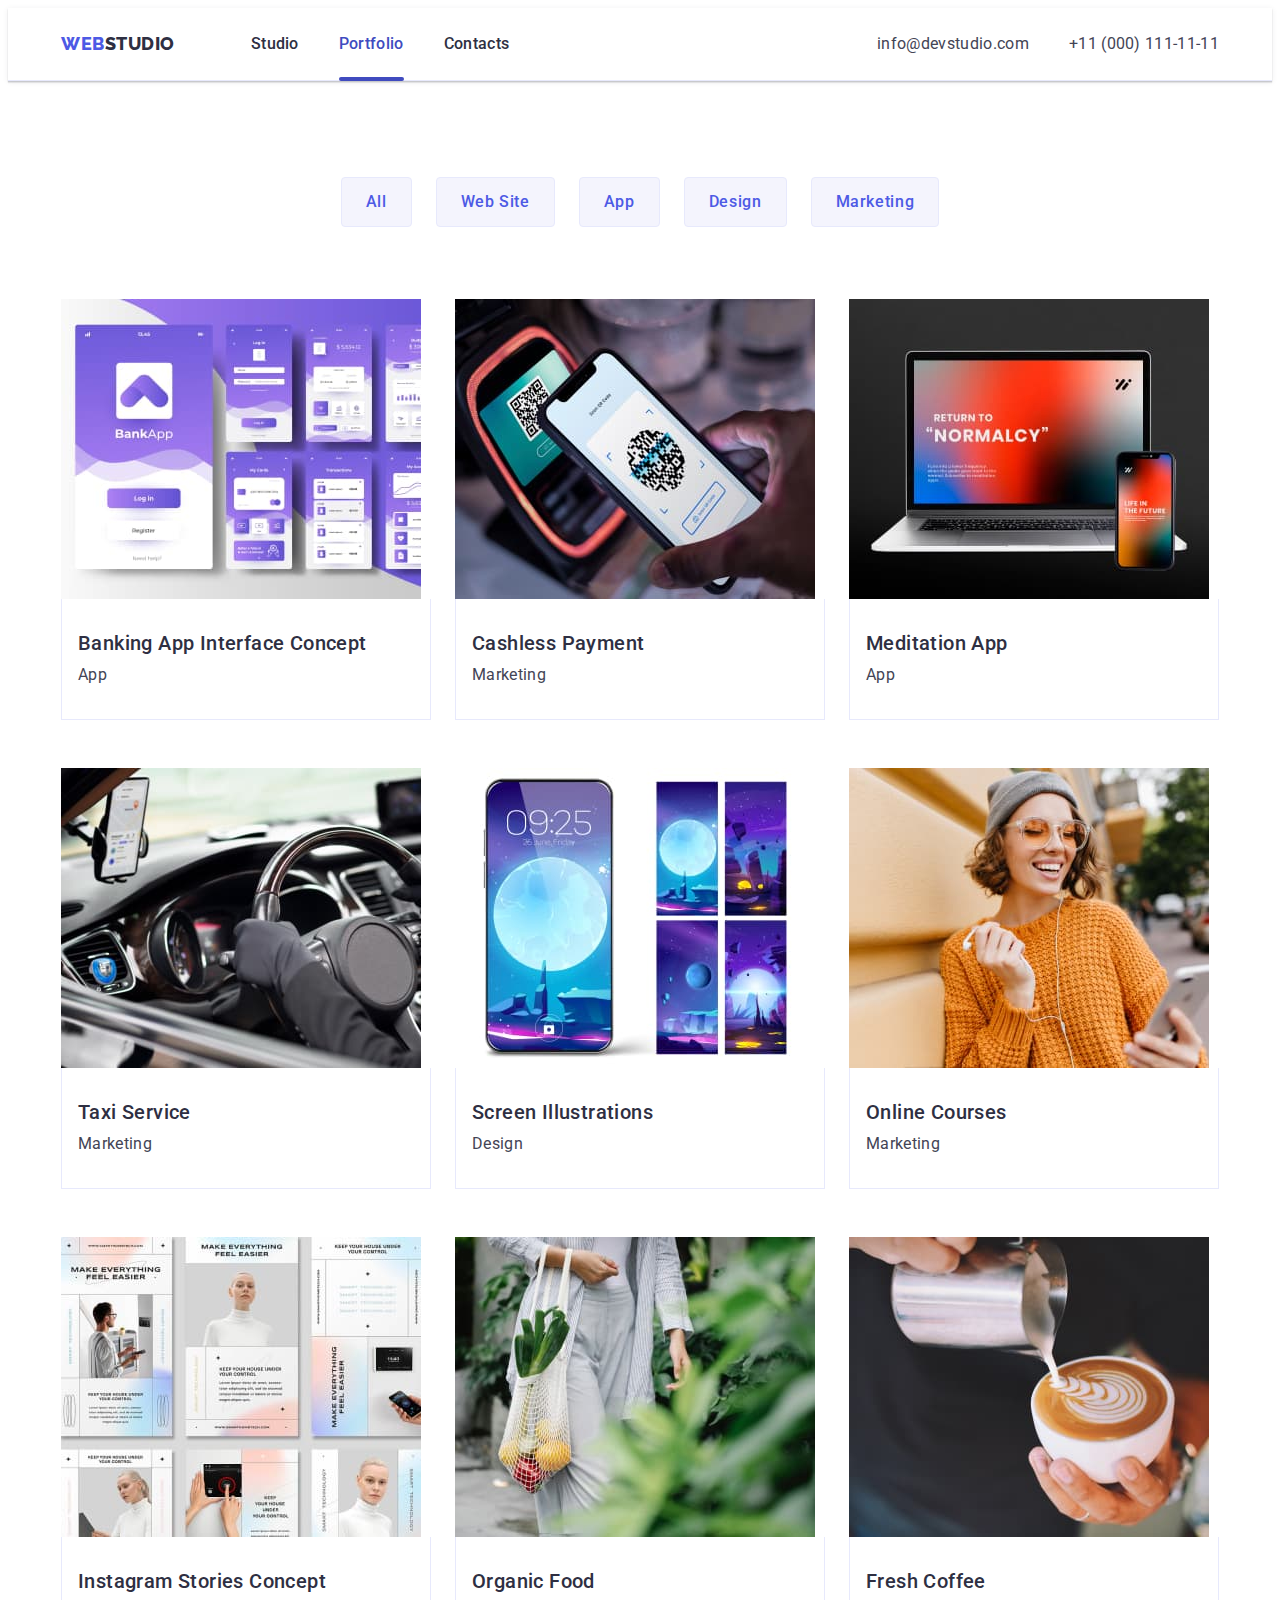
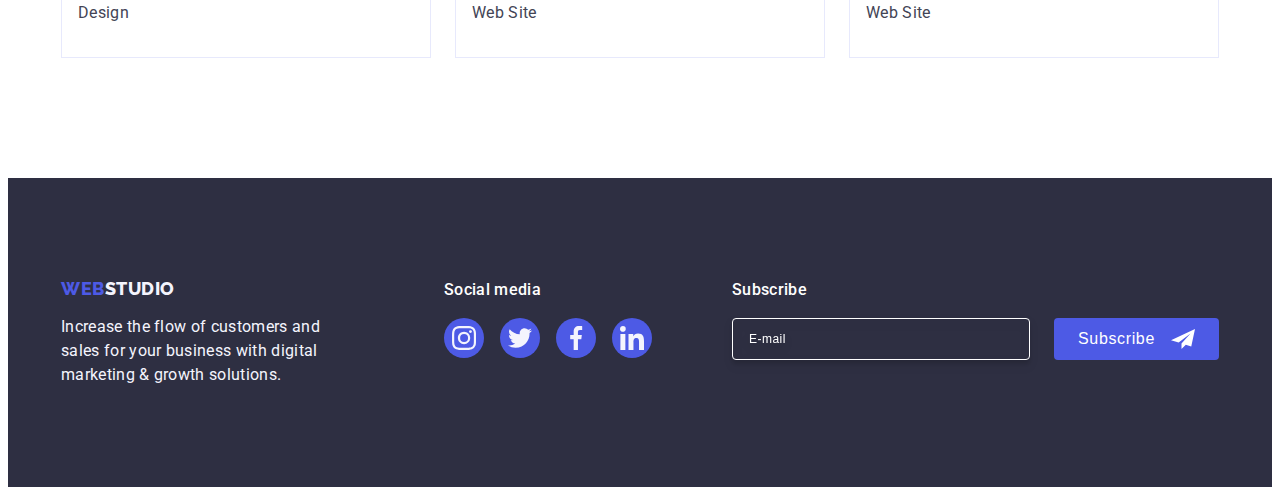
==== portfolio.html @ df95d127 "Initial commit" ====
<!DOCTYPE html>
<html lang="en">
<head>
    <meta charset="UTF-8">
    <meta name="viewport" content="width=device-width, initial-scale=1.0">
    <link rel="preconnect" href="https://fonts.googleapis.com">
    <link rel="preconnect" href="https://fonts.gstatic.com" crossorigin>
    <link href="https://fonts.googleapis.com/css2?family=Raleway:wght@800&family=Roboto:wght@400;500;700;900&display=swap"
        rel="stylesheet">
    <title>Portfolio</title>
    <link rel="stylesheet" href="https://cdnjs.cloudflare.com/ajax/libs/modern-normalize/2.0.0/modern-normalize.min.css"
      integrity="sha512-4xo8blKMVCiXpTaLzQSLSw3KFOVPWhm/TRtuPVc4WG6kUgjH6J03IBuG7JZPkcWMxJ5huwaBpOpnwYElP/m6wg=="
      crossorigin="anonymous" referrerpolicy="no-referrer">
    <link rel="stylesheet" href="./css/style.css">
</head>
<body>
    <header class="header">
      <div class="container container-header">
        <nav class="navigation">
          <a class="header-logo link" href="./index.html">Web<span class="color">Studio</span></a>
          <ul class="site-nav list">
            <li class="list-nav"><a class="link-nav link" href="./index.html">Studio</a></li>
            <li class="list-nav"><a class="link-nav link current" href="./portfolio.html">Portfolio</a></li>
            <li class="list-nav"><a class="link-nav link" href="">Contacts</a></li>
          </ul>
        </nav>
        <address class="contacts">
          <ul class="contacts-item list">
            <li>
              <a class="contact-link link" href="mailto:info@devstudio.com">info@devstudio.com</a>
            </li>
            <li>
              <a class="contact-link link" href="tel:+11(000)111-11-11">+11 (000) 111-11-11</a>
            </li>
          </ul>
        </address>
      </div>
    </header>
    <main>
       <section class="portfoilo-section">
        <div class="container">
          <h1 class="visually-hidden">our work</h1>
           <ul class="list-btn list">
              <li class="btn-item"><button type="button" class="portfolio-btn link">All</button></li>
              <li class="btn-item"><button type="button" class="portfolio-btn link">Web Site</button></li>
              <li class="btn-item"><button type="button" class="portfolio-btn link">App</button></li>
              <li class="btn-item"><button type="button" class="portfolio-btn link">Design</button></li>
              <li class="btn-item"><button type="button" class="portfolio-btn link">Marketing</button></li>
           </ul>
             <!-- What are we doing -->
          <ul class="list-presentation list">
            <li class="list-made">
             <a href="" class="list-img link">
              <div class="list-made-overflow">
               <img class="portfolio-img" src="./images/img8.jpg" alt="banking app interface" width="360">
                <p class="text-portfolio-overflow">
                  14 Stylish and User-Friendly App Design Concepts
                  · Task Manager App · Calorie Tracker App 
                  · Exotic Fruit Ecommerce App · Cloud Storage App</p>
                </div>
                <div class="categories">
                  <h2 class="title-portfolio">Banking App Interface Concept</h2>
                  <p class="text-portfolio">App</p>
                </div>
              </a>
            </li>
            <li class="list-made">
             <a href="" class="list-img link">
              <div class="list-made-overflow">
               <img class="portfolio-img" src="./images/img9.jpg" alt="image of qr code on phone" width="360">
                <p class="text-portfolio-overflow">
                14 Stylish and User-Friendly App Design Concepts
                · Task Manager App · Calorie Tracker App
                · Exotic Fruit Ecommerce App · Cloud Storage App</p>
              </div>
              <div class="categories">
                <h2 class="title-portfolio">Cashless Payment</h2>
                <p class="text-portfolio">Marketing</p>
              </div>
            </a>
            </li>
            <li class="list-made">
              <a href="" class="list-img link">
               <div class="list-made-overflow">
              <img class="portfolio-img" src="./images/img10.jpg" alt="laptop" width="360">
              <p class="text-portfolio-overflow">
              14 Stylish and User-Friendly App Design Concepts
              · Task Manager App · Calorie Tracker App
              · Exotic Fruit Ecommerce App · Cloud Storage App</p>
             </div>
             <div class="categories">
               <h2 class="title-portfolio">Meditation App</h2>
               <p class="text-portfolio">App</p>
              </div>              
            </a>
            </li>
            <li class="list-made"> 
             <a href="" class="list-img link">
              <div class="list-made-overflow">
              <img class="portfolio-img" src="./images/img11.jpg" alt="car interior" width="360">
              <p class="text-portfolio-overflow">
              14 Stylish and User-Friendly App Design Concepts
              · Task Manager App · Calorie Tracker App
              · Exotic Fruit Ecommerce App · Cloud Storage App</p>
             </div>
             <div class="categories">
               <h2 class="title-portfolio">Taxi Service</h2>
               <p class="text-portfolio">Marketing</p>
              </div>
            </a>
            </li>
            <li class="list-made">
              <a href="" class="list-img link">
              <div class="list-made-overflow">
              <img class="portfolio-img" src="./images/img12.jpg" alt="phone desktop" width="360">
              <p class="text-portfolio-overflow">
                14 Stylish and User-Friendly App Design Concepts
                · Task Manager App · Calorie Tracker App
                · Exotic Fruit Ecommerce App · Cloud Storage App</p>
              </div>
              <div class="categories">
                <h2 class="title-portfolio">Screen Illustrations</h2>
                <p class="text-portfolio">Design</p>
              </div>
            </a>
            </li>
            <li class="list-made">
              <a href="" class="list-img link">
               <div class="list-made-overflow">
                 <img class="portfolio-img" src="./images/img13.jpg" alt="girl in glasses" width="360">
                  <p class="text-portfolio-overflow">
                     14 Stylish and User-Friendly App Design Concepts
                     · Task Manager App · Calorie Tracker App
                     · Exotic Fruit Ecommerce App · Cloud Storage App</p>
                </div>
                <div class="categories">
                  <h2 class="title-portfolio">Online Courses</h2>
                  <p class="text-portfolio">Marketing</p>
                </div>
              </a>
            </li>
            <li class="list-made">
              <a href="" class="list-img link">
                <div class="list-made-overflow">
                  <img class="portfolio-img" src="./images/img14.jpg" alt="instagram stories" width="360">
                   <p class="text-portfolio-overflow">
                      14 Stylish and User-Friendly App Design Concepts
                      · Task Manager App · Calorie Tracker App
                      · Exotic Fruit Ecommerce App · Cloud Storage App</p>
                  </div>
                  <div class="categories">
                    <h2 class="title-portfolio">Instagram Stories Concept</h2>
                    <p class="text-portfolio">Design</p>
                  </div>
                </a>
            </li>
            <li class="list-made">
              <a href="" class="list-img link">
               <div class="list-made-overflow">
                  <img class="portfolio-img" src="./images/img15.jpg" alt="bag with vegetables" width="360">
                   <p class="text-portfolio-overflow">
                       14 Stylish and User-Friendly App Design Concepts
                       · Task Manager App · Calorie Tracker App
                       · Exotic Fruit Ecommerce App · Cloud Storage App</p>
                  </div>
                  <div class="categories">
                    <h2 class="title-portfolio">Organic Food</h2>
                    <p class="text-portfolio">Web Site</p>
                  </div>
                </a>
            </li>
            <li class="list-made">
              <a href="" class="list-img link">
                <div class="list-made-overflow">
                  <img class="portfolio-img" src="./images/img16.jpg" alt="coffee cup pattern" width="360">
                   <p class="text-portfolio-overflow">
                       14 Stylish and User-Friendly App Design Concepts
                       · Task Manager App · Calorie Tracker App
                      · Exotic Fruit Ecommerce App · Cloud Storage App</p>
                </div>
                <div class="categories">
                  <h2 class="title-portfolio">Fresh Coffee</h2>
                  <p class="text-portfolio">Web Site</p>
                </div>
              </a>
            </li>
          </ul>
        </div>
    </section>
   </main>
<footer class="footer">
  <div class="container soc-foot">
    <div class="footer-group">
      <a class="logo-footer link" href="./index.html">Web<span class="color-footer">Studio</span></a>
      <p class="footer-text">Increase the flow of customers and
        sales for your business with digital
        marketing & growth solutions.</p>
    </div>
    <div class="social-section">
      <p class="media-title">Social media</p>
      <ul class="social-list list">
        <li class="social-item-footer">
          <a class="social-link-footer" href="">
            <svg class="social-icon" width="24" height="24">
              <use href="./images/icons.svg#icon-insta2"></use>
            </svg>
          </a>
        </li>
        <li class="social-item-footer">
          <a class="social-link-footer" href="">
            <svg class="social-icon" width="24" height="24">
              <use href="./images/icons.svg#icon-twit2"></use>
            </svg>
          </a>
        </li>
        <li class="social-item-footer">
          <a class="social-link-footer" href="">
            <svg class="social-icon" width="24" height="24">
              <use href="./images/icons.svg#icon-face2"></use>
            </svg>
          </a>
        </li>
        <li class="social-item-footer">
          <a class="social-link-footer" href="">
            <svg class="social-icon" width="24" height="24">
              <use href="./images/icons.svg#icon-link2"></use>
            </svg>
          </a>
        </li>
      </ul>
    </div>
    <div class="footer-box">
      <p class="footer-box-title">Subscribe</p>
      <form class="footer-subscription">
        <label class="label-subscription" aria-label="email">
          <input type="email" name="footer-email" class="input-footer" placeholder="E-mail" />
        </label>
        <button type="submit" class="footer-button">Subscribe
          <svg class="footer-icon-button" width="24" height="24">
            <use href="./images/icons.svg#icon-frame"></use>
          </svg>
        </button>
      </form>
    </div>
  </div>
</footer>
</body>
</html>
---- css/style.css ----
:root {
    --slate:#434455;
    --white:#ffffff;
    --navy-blue: #2E2F42;
    --iris:#4D5AE5;
    --cloud:#F4F4FD;
    --ocean:#404BBF;
    --green:#31D0AA;
    --light-slate:#8E8F99;
    --cornflower:#E7E9FC;
    --grey:#2E2F42;
    --navy-blue-modal:#2E2F42;
    --dairy:#FCFCFC;
    
}
h1,h2,h3,h4,h5,h6,p{
    margin-bottom: 0;
    margin-top: 0;
}
ul{
    margin-bottom: 0;
    margin-top: 0;
    padding-left: 0;
    
}
img{
    display: block;
    max-width: 100%;
    height: auto;
}
body{
    font-family:"Roboto",sans-serif;
    color:var(--slate);
    background-color:var(--white);
    
}
.container{
    width: 100%;
    max-width: 1158px;
    padding-left: 15px;
    padding-right: 15px;
    margin: 0 auto;
}

.visually-hidden {
    position: absolute;
    width: 1px;
    height: 1px;
    margin: -1px;
    border: 0;
    padding: 0;
    white-space: nowrap;
    clip-path: inset(100%);
    clip: rect(0 0 0 0);
    overflow: hidden;
}
.link{
    text-decoration: none;
    }
.list{
    list-style: none;
    }
/* ----header---- */
.header{
    background-color: var(--white);
    border-bottom: 1px solid var(--cornflower, #E7E9FC);
    box-shadow: 0px 1px 6px 0px rgba(46, 47, 66, 0.08), 0px 1px 1px 0px rgba(46, 47, 66, 0.16), 0px 2px 1px 0px rgba(46, 47, 66, 0.08);
    }
.container-header{
    display: flex;
    align-items: center;
    justify-content: space-between;
    
}
.link-nav.current{
position: relative;
color: var(--ocean);
} 
.current::after{
    position: absolute;
    content: "";
    width: 100%;
    height: 4px;
    border-radius: 2px;
    background: var(--ocean);
    color: var(--ocean);
    bottom: -1px;
    left: 0;

}
.navigation{
    display: flex;
    align-items: center;
     
}
.header-logo{
    color: var(--iris);
    font-size: 18px;
    font-family: Raleway,sans-serif;
    font-style: normal;
    font-weight: 800;
    line-height: 1.17;
    letter-spacing: 0.03em;
    text-transform: uppercase;
     margin-right: 76px;
     padding: 25px 0;   
}
.color{
    color: var(--navy-blue);
    font-size: 18px;
    font-weight: 800;
    line-height: 1.17;
    letter-spacing: 0.03em;
    text-transform: uppercase;
}
.site-nav{
    display: flex;
    gap: 40px;
    
}
.list-nav{


}

 .link-nav{
    
    padding: 24px 0;
    display: block;
    color: var(--navy-blue);
    transition: color 250ms cubic-bezier(0.4, 0, 0.2, 1);
    font-size: 16px;
    font-weight: 500;
    line-height: 1.5;
    letter-spacing:0.02em
    
}
.link-nav:hover,
.link-nav:focus{
    color:var(--ocean);
}
.link-nav:active{
    text-decoration: underline;
}
.contacts{
    font-style: normal;
}

.contacts-item{
    display: flex;
    gap: 40px;
        
}
.contact-link{
    transition: color 250ms cubic-bezier(0.4, 0, 0.2, 1);
}
.contacts-item .contact-link{
    color: var(--slate);
    font-size: 16px;
    line-height: 1.5;
    letter-spacing:0.02em;
    padding: 24px 0;
    }
.contact-link:active,
.contact-link:hover,
.contact-link:focus{
    color:var(--ocean);
}
/** --------Hero section ----*/


.hero-section{
    background: var(--navy-blue);
    padding: 188px 0;
    background-size: cover;
    background-image:linear-gradient(rgba(46, 47, 66, 0.7),
        rgba(46, 47, 66, 0.7)), url(../images/hero.jpg);
    background-repeat: no-repeat;
    background-position: center;
    max-width: 1440px;
    margin: 0 auto;
}
.hero-container{
       
   
}
.hero-title{
        color: var(--white);
        text-align: center;
        font-size: 56px;
        font-weight: 700;
        line-height:1.07;
        letter-spacing: 0.02em;
        margin: 0 auto;
        margin-bottom: 48px;
        max-width: 496px
        
    }
.link-button{
        color: var(--white);
        font-size: 16px;
        font-family: inherit;
        font-weight: 500;
        line-height: 1.5;
        letter-spacing: 0.04em;
        background: var(--iris);
        cursor:pointer;
        display: block;
        margin: 0 auto;
        padding: 16px 32px;
        border-radius: 4px;
        min-width: 169px;
        height: 56px;
        border: none;
        transition-property: background-color;
        transition-duration: 250ms;
        transition-timing-function: cubic-bezier(0.4, 0, 0.2, 1);
                    
     }
.link-button:hover,.link-button:focus{
    background-color: var(--ocean);
}
/*  Section credo,work,team */
.section-credo{
    padding-top: 120px;
    padding-bottom: 120px;
}
.icon-box{
        display: flex;
        align-items: center;
        justify-content: center;
        width: 264px;
        height: 112px;
        border-radius: 4px;
        background: var(--cloud);
        margin-bottom: 8px;
}
.credo-icon{
    
    
}
.section-work{
    padding-bottom: 120px;
}

.section-list{
    display: flex;
     gap: 24px;
    }
.list-images{
    width: calc((100% - 48px) / 3);
}   
.list-item{
    width: calc((100% - 24px * 3) / 4);
    
}
.section-team{
    background-color:var(--cloud);
    padding: 120px 0;
      
}

.section-title{
        color: var(--navy-blue);
        text-align: center;
        font-size: 36px;
        font-weight: 700;
        line-height: 1.11;
        letter-spacing: 0.02em;
        text-transform: capitalize;
         margin-bottom: 72px;
     }
    .section-list-team{
        display: flex;
        gap: 24px;
        
        
    }
    .list-team{
        background-color: var(--white);
        text-align: center;
        width: calc((100% - 72px) / 4);
        border-radius: 0px 0px 4px 4px;
        box-shadow: 0px 2px 1px 0px rgba(46, 47, 66, 0.08), 0px 1px 1px 0px rgba(46, 47, 66, 0.16), 0px 1px 6px 0px rgba(46, 47, 66, 0.08);
    }
    .social-group{
        display: flex;
        gap: 24px;
        justify-content: center;
        
    }
    .social-item{
        width: 40px;
        height: 40px;
           
    }
    .social-link:is(:hover, :focus){
    background-color: var(--ocean);
    }
    .social-link{
        width: 100%;
        height: 100%;
        background-color: var(--iris);
        border-radius: 50%;
        display: flex;
        align-items: center;
        justify-content: center;
        transition: background-color 250ms cubic-bezier(0.4, 0, 0.2, 1);
    }
    .social-link:is(:hover, :focus) {
            background-color: var(--ocean);
    }
    .social-icon-team{
         fill: var(--cloud);    
        
    }
    .group{
        padding: 32px 0;
    }
    .list-title{
        color: var(--navy-blue);
        font-size: 20px;
        font-weight: 500;
        line-height: 1.2;
        letter-spacing: 0.02em;
         margin-bottom: 8px; 
       
    }
    .list-text{
        color: var(--slate);
        font-size: 16px;
        line-height: 1.5;
        letter-spacing: 0.02em;
        margin-bottom: 8px;
                    
    }
.customers{
    padding: 120px 0;
}
.customers-list{
    display: flex;
    gap: 24px;
}
.customers-item{
    width: calc((100% - 24px * 5) / 6);
    height: 88px;
    
    
}

.customers-link{
    width: 100%;
    height: 100%;
    border-radius: 4px;
    border: 1px solid var(--light-slate);
    display: flex;
    color: var(--light-slate);
    align-items: center;
    justify-content: center;
    transition: border-color 250ms cubic-bezier(0.4, 0, 0.2, 1),
    color 250ms cubic-bezier(0.4, 0, 0.2, 1);
}
.customers-icon{
    fill:currentColor;
  
}
.customers-link:is(:hover,:focus){
color: var(--ocean);
border: 1px solid var(--ocean);
}

/* ------FOOTER--------------- */

.footer{
        background-color:var(--navy-blue);
        padding: 100px 0;
       
}
.footer-group{
   
    margin-right: 120px
}
.soc-foot{
    display: flex;
    align-items: baseline
}
.logo-footer{
    color: var(--iris);
    font-size: 18px;
    font-family: Raleway,sans-serif;
    font-weight: 800;
    line-height: 1.17;
    letter-spacing: 0.03em;
    text-transform: uppercase;
    padding-left: 0;
    display: inline-block;
    margin-bottom: 16px;
}
.color-footer{
        color:var(--cloud);
        font-size: 18px;
         font-weight: 800;
        line-height: 1.17;
        letter-spacing: 0.03em;
        text-transform: uppercase;
}
.footer-text{
        color:var(--cloud);
        font-size: 16px;
        line-height:1.5;
        letter-spacing: 0.02em;
        display: flex;
        width: 100%;
        max-width: 264px;
}
  
.media-title{
        color: var(--white);
        font-family: Roboto;
        font-size: 16px;
        font-style: normal;
        font-weight: 500;
        line-height: 1.5;
        letter-spacing: 0.02em;
        margin-bottom: 16px;
        
}
.social-list{
        display: flex;
        gap: 16px;
        justify-content: center;
    
}
.social-item-footer{
        width: 40px;
        height: 40px;
        
        
}
.social-link-footer{
        width: 100%;
        height: 100%;
        background-color: var(--iris);
        border-radius: 50%;
        display: flex;
        align-items: center;
        justify-content: center;
        transition: background-color 250ms cubic-bezier(0.4, 0, 0.2, 1);
}
.social-link-footer:is(:hover, :focus){
       background-color: var(--green);
           
}
.social-icon{
        fill: var(--cloud);
}
.footer-box{

    margin-left: 80px;
    
}
.footer-subscription{
    display: flex;
    gap: 24px;
}
.footer-box-title{
    color: var(--white);   
    font-size: 16px;        
    font-weight: 500;
    line-height: 1.5;        
    letter-spacing: 0.02em;
    margin-bottom: 16px;
}
.input-footer{
    width: 264px;
    height: 40px;
    color: var(--white);
    background-color: transparent;
    border-radius: 4px;
    border: 1px solid var(--white);
    box-shadow: 0px 4px 4px 0px rgba(0, 0, 0, 0.15);
    padding: 0 16px;
    font-size: 12px;
    line-height: 1.5;
    letter-spacing: 0.04em;
    filter: drop-shadow(0px 4px 4px rgba(0, 0, 0, 0.15));
}
.input-footer::placeholder{
    color:var(--white);
    font-size: 12px;
    font-weight: 400;
    line-height: 2;
    letter-spacing: 0.04em;
}
.footer-button{
    display: flex;
    align-items: center;
    justify-content: center;
    min-width: 165px;
    padding: 8px 24px;
    border-radius: 4px;
    background: var(--iris);
    border: none;
    color: var(--white, #FFF);
    text-align: center;  
    font-size: 16px;       
    font-weight: 500;
    line-height: 1.5;        
    letter-spacing: 0.04em;
    cursor: pointer;
    transition-property: background-color;
    transition-duration: 250ms;
    transition-timing-function: cubic-bezier(0.4, 0, 0.2, 1);
}
.footer-button:is(:hover,:focus){
    background-color: var(--ocean);
}
.footer-icon-button{
    margin-left: 16px;
}


/* ----------_________PORTFOLIO___________-------- */

.portfoilo-section {
padding: 96px 0 120px 0;
}

.list-btn {
    display: flex;
    margin-bottom: 72px;
    gap: 24px;
    justify-content: center;
}

.portfolio-btn {
    color:var(--iris);
    text-align: center;
     font-size: 16px;
    font-family:inherit;
    font-weight: 500;
    line-height: 1.5;
    letter-spacing: 0.04em;
    background-color:var(--cloud);
    cursor: pointer;
    padding: 12px 24px;
    border-radius: 4px;
    border: 1px solid var(--cornflower);
    background: var(--cloud);
    transition: color 250ms cubic-bezier(0.4, 0, 0.2, 1),
        background-color 250ms cubic-bezier(0.4, 0, 0.2, 1),
        border-color 250ms cubic-bezier(0.4, 0, 0.2, 1),
        box-shadow 250ms cubic-bezier(0.4, 0, 0.2, 1);
    
}
.portfolio-btn:hover,.portfolio-btn:focus{
        color:var(--white);
        background-color: var(--ocean);
        border: 1px solid transparent;
        box-shadow: 3px 1px rgba(0, 0, 0, 0.1),
            0px 2px 1px rgba(0, 0, 0, 0.08),
            0px 2px 2px rgba(0, 0, 0, 0.12);
}

.list-presentation {
    display: flex;
    flex-wrap: wrap;
    gap: 48px 24px;
   
}

.list-made {
    width: calc((100% - 48px) / 3) ;
               
}
.list-made-overflow{
    position: relative;
    overflow: hidden;
}

.text-portfolio-overflow{
    position: absolute;
    top: 0;
    left: 0;
    height: 100%;
    width: 100%;
    background-color: var(--iris);
    color: var(--cloud);
    font-size: 16px;
    font-weight: 400;
    line-height: 1.5;
    letter-spacing: 0.02em;
    padding: 40px 32px;
    transform: translateY(100%);
    transition: transform 250ms cubic-bezier(0.4, 0, 0.2, 1);
}
.list-img{
    display: block;
    transition: box-shadow 250ms cubic-bezier(0.4, 0, 0.2, 1);    
}
.list-img:hover .text-portfolio-overflow,
.list-img:focus .text-portfolio-overflow{
    transform: translateY(0%);
}

.list-img:is(:hover,:focus){
     box-shadow: 0px 1px 6px rgba(46, 47, 66, 0.08),
        0px 1px 1px rgba(46, 47, 66, 0.16),
        0px 2px 1px rgba(46, 47, 66, 0.08);
}

.categories{
    padding: 32px 16px;
    border: 1px solid var(--cornflower);
    border-top: none;
    
}
.title-portfolio {
        color:var(--navy-blue);
        font-size: 20px;
        font-weight: 500;
        line-height: 1.2;
        letter-spacing: 0.02em;
        margin-bottom: 8px;
}

.text-portfolio {
        color:var(--slate);
        font-size: 16px;
        line-height:1.5;
        letter-spacing: 0.02em;
        
}
 /* < !-- --------MODAL-WINDOW------------ --> */

 .backdrop{
    position: fixed;
    top: 0;
    left: 0;
    width: 100%;
    height: 100%;
    background: var(--navyblue-modal, rgba(46, 47, 66, 0.40));
    transition: opacity 250ms cubic-bezier(0.4, 0, 0.2, 1), visibility 250ms cubic-bezier(0.4, 0, 0.2, 1);
 }
 .modal-window{
    width: 408px;
    min-height: 584px;
    border-radius: 4px;
    background: var(--dairy);
    box-shadow: 0px 2px 1px 0px rgba(0, 0, 0, 0.20), 0px 1px 3px 0px rgba(0, 0, 0, 0.12), 0px 1px 1px 0px rgba(0, 0, 0, 0.14);
    position: absolute;
    left: 50%;
    top: 50%;
    transform: translate(-50%, -50%) scale(1);
    transition: transform 250ms cubic-bezier(0.4, 0, 0.2, 1);
    padding: 72px 24px 24px 24px;
 }
 .modal-close-btn{
    display: flex;
    justify-content: center;
    align-items: center; 
    width: 24px;
    height: 24px;
    position: absolute;
    top: 24px;
    right: 24px;
    background-color: var(--cornflower);
    border: 1px solid rgba(0, 0, 0, 0.1);
    border-radius: 50%;
    padding: 0;
    cursor: pointer;
    transition: background-color 250ms cubic-bezier(0.4, 0, 0.2, 1), border 250ms cubic-bezier(0.4, 0, 0.2, 1);
       
 }
.modal-close-btn:is(:hover,:focus){
    background-color:var(--ocean);
    border: none;
    fill: #ffffff;
}
 .close-icon{
    transition: fill 250ms cubic-bezier(0.4, 0, 0.2, 1);
 }
 .close-icon:is(:hover, :focus){
    
 }
.is-hidden {
    opacity: 0;
    visibility: hidden;
    pointer-events: none;
}
.modal-title{
    color: var(--navyblue, #2E2F42);
    text-align: center;   
    font-size: 16px;
    font-weight: 500;
    line-height: 1.5;
    letter-spacing: 0.02em;
    margin-bottom: 16px;
}
.modal-box{
    margin-bottom: 8px;
}
.modal-label {
    display: block;
    color: var(--light-slate);
    font-size: 12px;
    font-weight: 400;
    line-height: 1.17;
    letter-spacing: 0.04em;
    margin-bottom: 4px;
}
.modal-input-box{
    position: relative;
}
.modal-input{
    border-radius: 4px;
    border: 1px solid var(--navyblue-modal, rgba(46, 47, 66, 0.40));
    width: 100%;
    height: 40px;
    padding: 0 38px;
    background-color: transparent;
    color: var(--navy-blue-modal);
    outline: transparent;
    transition: border-color 250ms cubic-bezier(0.4, 0, 0.2, 1);
}
.modal-input:is(:hover,:focus){
    border-color: var(--iris);
}
.modal-input:is(:hover, :focus) + .modal-icon{
    fill: var(--iris);
}
.modal-icon{
    position: absolute;
    left: 16px;
    top: 50%;
    transform: translateY(-50%);
    transition: fill 250ms cubic-bezier(0.4, 0, 0.2, 1);
}
.modal-box-textarea{
    margin-bottom: 16px;
}
.modal-textarea{
    border-radius: 4px;
    border: 1px solid var(--navyblue-modal, rgba(46, 47, 66, 0.40));
    width: 100%;
    height: 120px;
    padding: 8px 16px;
    font-size: 12px;
    line-height: 1.17;
    letter-spacing: 0.04em;
    background-color: transparent;
    color: rgba(46, 47, 66, 0.4);
    outline: transparent;
    resize: none;
    transition: border-color 250ms cubic-bezier(0.4, 0, 0.2, 1);
}
.modal-textarea::placeholder{
        color: var(--navyblue-modal, rgba(46, 47, 66, 0.40));               
        font-size: 12px;        
        font-weight: 400;
        line-height: 1.17;        
        letter-spacing: 0.04em;
}
.modal-textarea:focus::placeholder{
    opacity: 0;
    
}
.modal-textarea:focus, .modal-textarea:hover{
    border-color: var(--iris);
}

.checkin{
    margin-bottom: 24px;
}
.check-text{
        color: var(--light-slate);              
        font-size: 12px;        
        font-weight: 400;
        line-height: 1.17;
        letter-spacing: 0.04em;
        align-items: center;
}
.check-text-link{
        color: var(--iris);               
        line-height: 1.33;        
        text-decoration-line: underline;
        margin-left: 4px;
}
.checkbox {
        display: inline-flex;
        align-items: center;
        justify-content: center;
        width: 16px;
        height: 16px;
        margin-right: 8px;
        border-radius: 2px;
        border: 1px solid var(--navyblue-modal, rgba(46, 47, 66, 0.40));
        fill: transparent;
        transition: background-color 250ms cubic-bezier(0.4, 0, 0.2, 1),
         border 250ms cubic-bezier(0.4, 0, 0.2, 1),
          fill 250ms cubic-bezier(0.4, 0, 0.2, 1);
}

           
.input-check:checked + .check-text .checkbox{
         background-color: var(--ocean);
         border: none;
         fill: var(--cloud);
}
.modal-send-btn{
        color: var(--white);
        font-size: 16px;
        font-family: inherit;
        font-weight: 500;
        line-height: 1.5;
        letter-spacing: 0.04em;
        background: var(--iris);
        cursor: pointer;
        display: block;
        margin: 0 auto;
        padding: 16px 32px;
        border-radius: 4px;
        min-width: 169px;
        height: 56px;
        border: none;
        transition-property: background-color;
        transition-duration: 250ms;
        transition-timing-function: cubic-bezier(0.4, 0, 0.2, 1);
}
.modal-send-btn:is(:hover,:focus){
            background-color: var(--ocean);
}
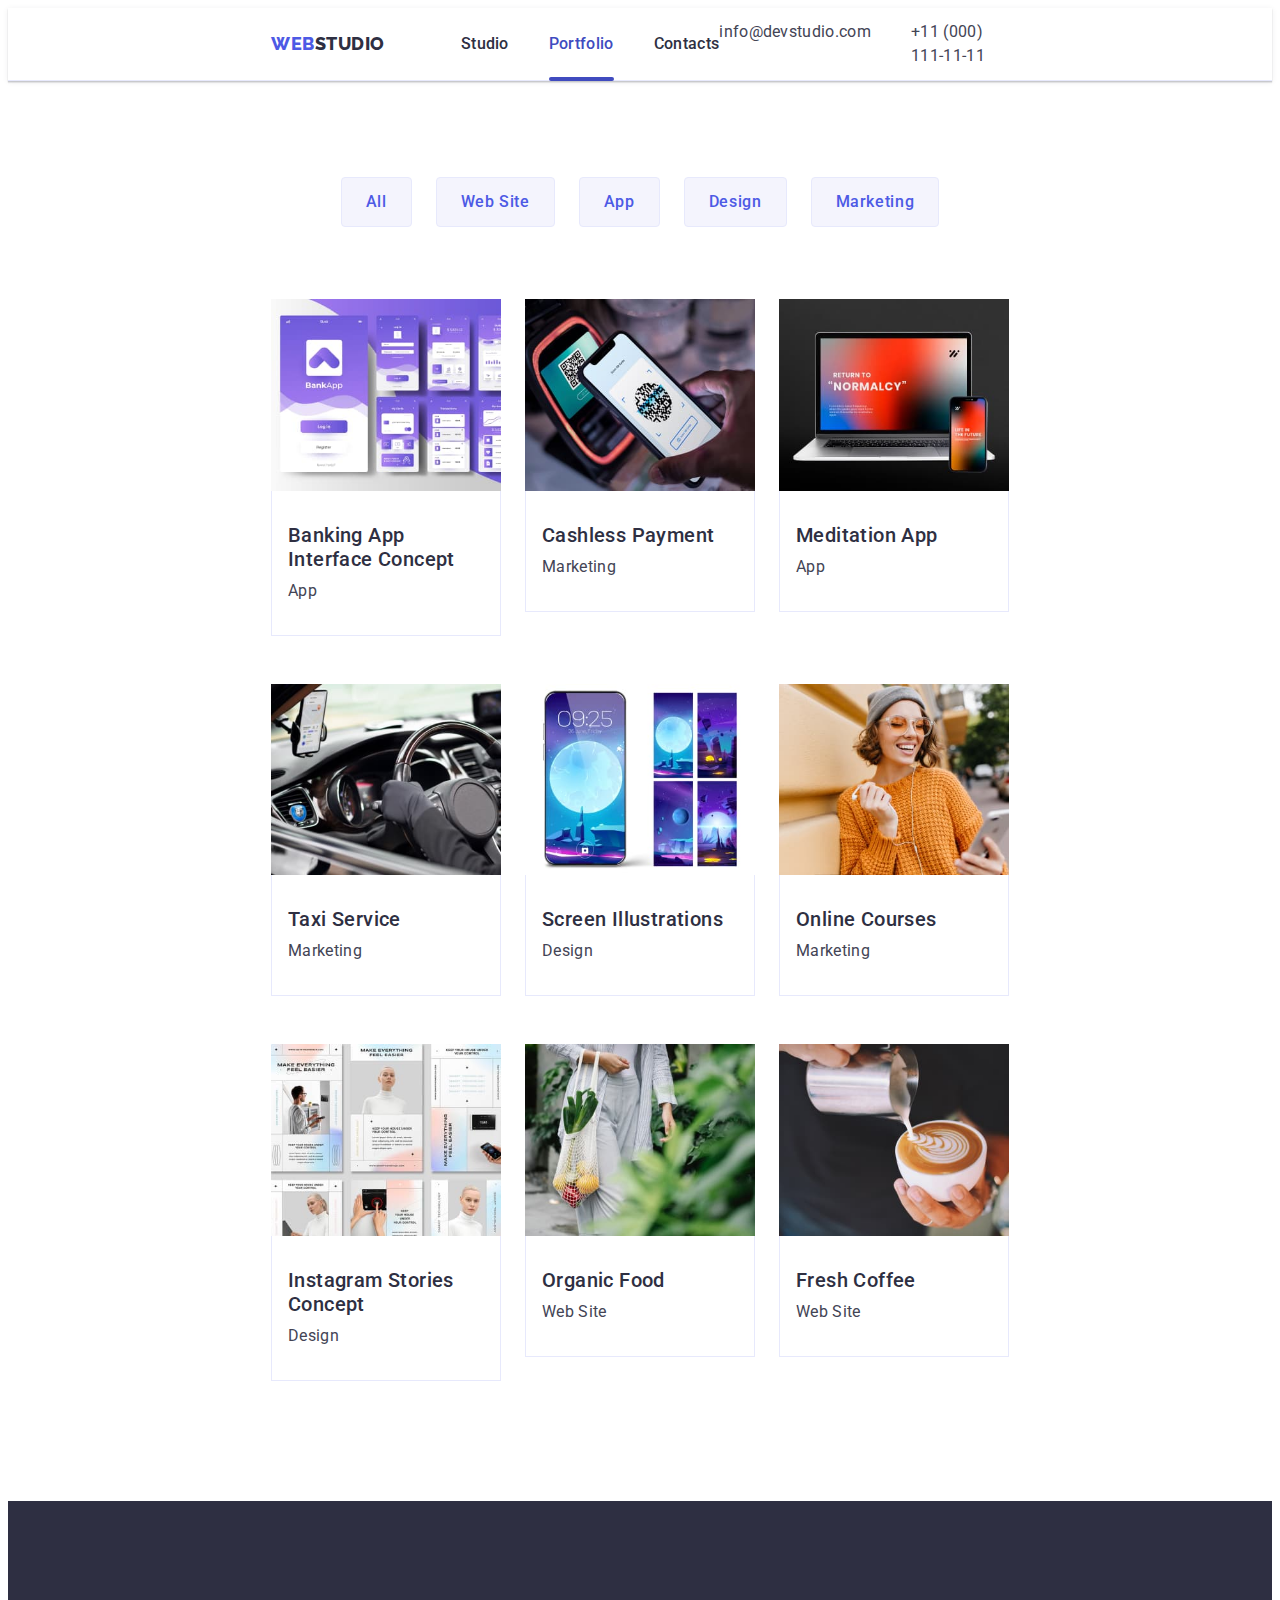
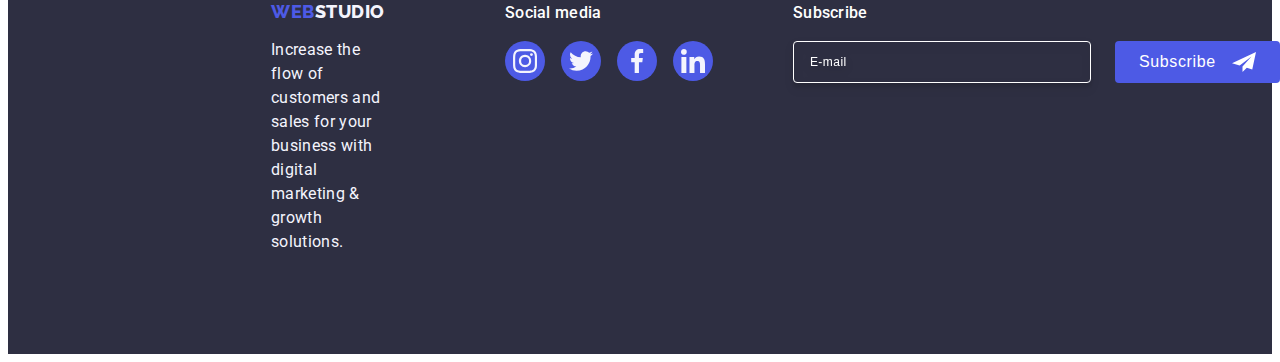
==== commit dec3649f: "1111" ====
--- a/portfolio.html
+++ b/portfolio.html
@@ -12,6 +12,7 @@
       integrity="sha512-4xo8blKMVCiXpTaLzQSLSw3KFOVPWhm/TRtuPVc4WG6kUgjH6J03IBuG7JZPkcWMxJ5huwaBpOpnwYElP/m6wg=="
       crossorigin="anonymous" referrerpolicy="no-referrer">
     <link rel="stylesheet" href="./css/style.css">
+    <link rel="stylesheet" href="./css/media.css">
 </head>
 <body>
     <header class="header">
--- a/css/style.css
+++ b/css/style.css
@@ -37,8 +37,8 @@
 .container{
     width: 100%;
     max-width: 1158px;
-    padding-left: 15px;
-    padding-right: 15px;
+    /* padding-left: 15px;
+    padding-right: 15px; */
     margin: 0 auto;
 }
 
@@ -220,10 +220,17 @@
 .link-button:hover,.link-button:focus{
     background-color: var(--ocean);
 }
+
+
+
 /*  Section credo,work,team */
+
+
 .section-credo{
-    padding-top: 120px;
-    padding-bottom: 120px;
+    /* padding-top: 120px;
+    padding-bottom: 120px; */
+    padding-top: 96px;
+    padding-bottom: 96px;
 }
 .icon-box{
         display: flex;
@@ -234,6 +241,7 @@
         border-radius: 4px;
         background: var(--cloud);
         margin-bottom: 8px;
+        display: none;
 }
 .credo-icon{
     
@@ -245,13 +253,16 @@
 
 .section-list{
     display: flex;
-     gap: 24px;
+    flex-direction: column;
+    width: 100%;
+    gap: 72px;
+     /* gap: 24px; */
     }
 .list-images{
     width: calc((100% - 48px) / 3);
 }   
 .list-item{
-    width: calc((100% - 24px * 3) / 4);
+    /* width: calc((100% - 24px * 3) / 4); */
     
 }
 .section-team{
@@ -319,19 +330,24 @@
     }
     .list-title{
         color: var(--navy-blue);
-        font-size: 20px;
+        /* font-size: 20px; */
         font-weight: 500;
-        line-height: 1.2;
+        /* line-height: 1.2;
         letter-spacing: 0.02em;
-         margin-bottom: 8px; 
-       
+         margin-bottom: 8px;  */
+        font-size: 36px;
+        font-weight: 700;
+        line-height: 1.11;
+        letter-spacing: 0.02em;
+        text-align: center;
+        margin-bottom: 8px;
     }
     .list-text{
         color: var(--slate);
         font-size: 16px;
         line-height: 1.5;
         letter-spacing: 0.02em;
-        margin-bottom: 8px;
+        /* margin-bottom: 8px; */
                     
     }
 .customers{
--- a/css/media.css
+++ b/css/media.css
@@ -0,0 +1,35 @@
+@media screen and (min-width: 428px) {
+    .container{
+        max-width: 396px;
+    }
+}
+@media screen and (min-width: 768px) {
+    .container {
+        max-width: 738px;
+    }
+    .section-credo{
+        padding-top: 96px;
+        padding-bottom: 96px;
+    }
+    .section-list{
+        display: flex;
+        flex-direction: column;
+        width: 100%;
+        gap: 24px;
+        flex-direction: row;
+        
+    }
+    .list-item{
+    width: calc((100% - 24px) / 2);
+    margin-bottom: 72px;
+    max-width: 356px;
+    }
+
+
+
+
+}
+
+
+
+
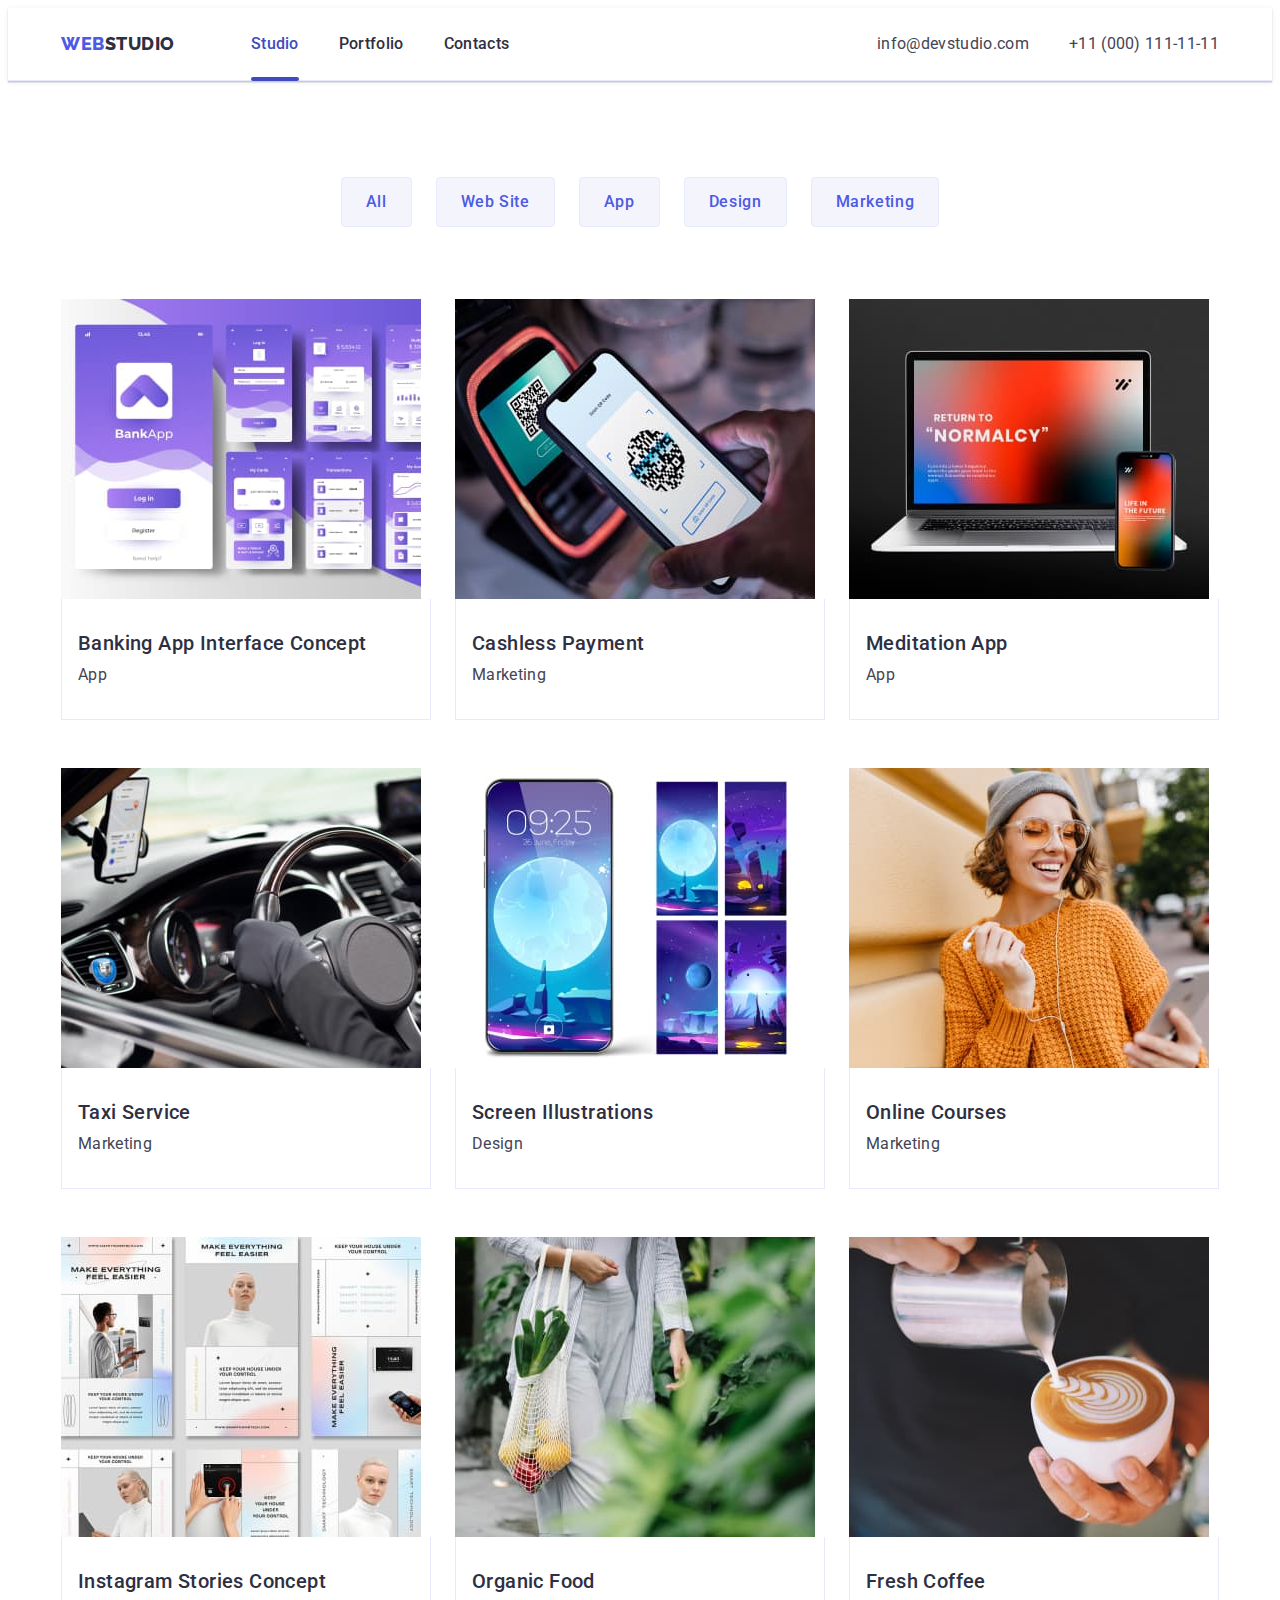
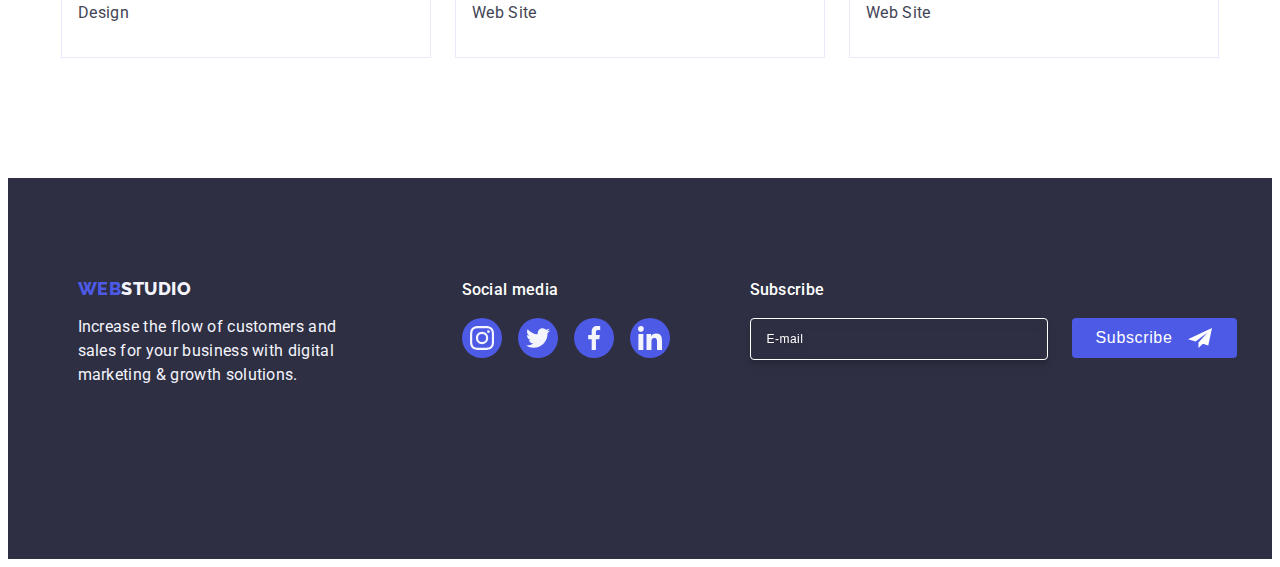
==== commit 18b4a060: "Змінив футер і хедер у портфоліо" ====
--- a/portfolio.html
+++ b/portfolio.html
@@ -20,21 +20,83 @@
         <nav class="navigation">
           <a class="header-logo link" href="./index.html">Web<span class="color">Studio</span></a>
           <ul class="site-nav list">
-            <li class="list-nav"><a class="link-nav link" href="./index.html">Studio</a></li>
-            <li class="list-nav"><a class="link-nav link current" href="./portfolio.html">Portfolio</a></li>
+            <li class="list-nav"><a class="link-nav link current" href="./index.html">Studio</a></li>
+            <li class="list-nav"><a class="link-nav link" href="./portfolio.html">Portfolio</a></li>
             <li class="list-nav"><a class="link-nav link" href="">Contacts</a></li>
           </ul>
         </nav>
         <address class="contacts">
           <ul class="contacts-item list">
-            <li>
+            <li class="cont-info">
               <a class="contact-link link" href="mailto:info@devstudio.com">info@devstudio.com</a>
             </li>
-            <li>
+            <li class="cont-info">
               <a class="contact-link link" href="tel:+11(000)111-11-11">+11 (000) 111-11-11</a>
             </li>
           </ul>
         </address>
+        <button class="menu-hamburger-btn js-open-menu" type="button">
+          <svg class="hamburger-icon" width="32" height="22">
+            <use href="./images/icons.svg#icon-menu-hamburger"></use>
+          </svg>
+        </button>
+      </div>
+      <div class="mobile-menu is-hidden js-menu-container">
+        <div>
+          <button class="mobile-close-btn js-close-menu">
+            <svg class="mobile-close-icon" width="8" height="8">
+              <use href="./images/icons.svg#icon-close"></use>
+            </svg>
+          </button>
+          <ul class="mob-site-nav list">
+            <li class="mob-list-nav"><a class="mob-link-nav link current" href="./index.html">Studio</a></li>
+            <li class="mob-list-nav"><a class="mob-link-nav link" href="./portfolio.html">Portfolio</a></li>
+            <li class="mob-list-nav"><a class="mob-link-nav link" href="">Contacts</a></li>
+          </ul>
+        </div>
+        <div>
+          <address class="mob-contacts">
+            <ul class="mob-contacts-item list">
+              <li class="mob-cont-info">
+                <a class="mob-contact-link link" href="tel:+11(000)111-11-11"><span class="phone-nomber">+11 (000)
+                    111-11-11</span></a>
+              </li>
+              <li class="mob-cont-info">
+                <a class="mob-contact-link link" href="mailto:info@devstudio.com">info@devstudio.com</a>
+              </li>
+            </ul>
+          </address>
+          <ul class="mob-social-list list">
+            <li class="mob-social-item">
+              <a class="mob-social-link" href="">
+                <svg class="social-icon" width="24" height="24">
+                  <use href="./images/icons.svg#icon-insta2"></use>
+                </svg>
+              </a>
+            </li>
+            <li class="mob-social-item">
+              <a class="mob-social-link" href="">
+                <svg class="social-icon" width="24" height="24">
+                  <use href="./images/icons.svg#icon-twit2"></use>
+                </svg>
+              </a>
+            </li>
+            <li class="mob-social-item">
+              <a class="mob-social-link" href="">
+                <svg class="social-icon" width="24" height="24">
+                  <use href="./images/icons.svg#icon-face2"></use>
+                </svg>
+              </a>
+            </li>
+            <li class="mob-social-item">
+              <a class="mob-social-link" href="">
+                <svg class="social-icon" width="24" height="24">
+                  <use href="./images/icons.svg#icon-link2"></use>
+                </svg>
+              </a>
+            </li>
+          </ul>
+        </div>
       </div>
     </header>
     <main>
--- a/css/style.css
+++ b/css/style.css
@@ -36,9 +36,8 @@
 }
 .container{
     width: 100%;
-    max-width: 1158px;
-    /* padding-left: 15px;
-    padding-right: 15px; */
+    padding-left: 15px;
+    padding-right: 15px;
     margin: 0 auto;
 }
 
@@ -61,6 +60,7 @@
     list-style: none;
     }
 /* ----header---- */
+
 .header{
     background-color: var(--white);
     border-bottom: 1px solid var(--cornflower, #E7E9FC);
@@ -70,23 +70,6 @@
     display: flex;
     align-items: center;
     justify-content: space-between;
-    
-}
-.link-nav.current{
-position: relative;
-color: var(--ocean);
-} 
-.current::after{
-    position: absolute;
-    content: "";
-    width: 100%;
-    height: 4px;
-    border-radius: 2px;
-    background: var(--ocean);
-    color: var(--ocean);
-    bottom: -1px;
-    left: 0;
-
 }
 .navigation{
     display: flex;
@@ -113,88 +96,150 @@
     letter-spacing: 0.03em;
     text-transform: uppercase;
 }
-.site-nav{
-    display: flex;
-    gap: 40px;
-    
-}
-.list-nav{
-
-
-}
-
- .link-nav{
-    
-    padding: 24px 0;
-    display: block;
-    color: var(--navy-blue);
-    transition: color 250ms cubic-bezier(0.4, 0, 0.2, 1);
-    font-size: 16px;
-    font-weight: 500;
-    line-height: 1.5;
-    letter-spacing:0.02em
-    
-}
-.link-nav:hover,
-.link-nav:focus{
-    color:var(--ocean);
-}
-.link-nav:active{
-    text-decoration: underline;
-}
-.contacts{
-    font-style: normal;
-}
-
-.contacts-item{
-    display: flex;
-    gap: 40px;
+.site-nav {
+    display: none;
+}
+
+.contacts {
+    display: none;
+}
+.mobile-menu{
+   position: fixed;
+    top: 0;
+    left: 0;
+    background-color: var(--white);
+    width: 100vw;
+    height: 100vh;
+    z-index: 2;
+    padding: 24px 24px 40px 40px;
+    display: flex;
+    flex-direction: column;
+    justify-content: space-between;
+    
+}
+.mob-site-nav{
+    margin-top: 80px;
+            
+}
+.mob-list-nav:not(:last-child){
+ margin-bottom: 40px;
+}
+.mob-link-nav{
+        font-size: 36px;
+        font-weight: 700;
+        line-height: 1.11;
+        letter-spacing: 0.02em;
+        text-transform: capitalize;
+        color: var(--navy-blue);
         
-}
-.contact-link{
-    transition: color 250ms cubic-bezier(0.4, 0, 0.2, 1);
-}
-.contacts-item .contact-link{
-    color: var(--slate);
-    font-size: 16px;
-    line-height: 1.5;
-    letter-spacing:0.02em;
-    padding: 24px 0;
-    }
-.contact-link:active,
-.contact-link:hover,
-.contact-link:focus{
-    color:var(--ocean);
-}
-/** --------Hero section ----*/
+}    
+ .mob-link-nav:hover,
+ .mob-link-nav:focus {
+        color: var(--ocean);
+}
+ .mob-contacts{
+      margin-bottom: 48px;
+}
+ .mob-contact-link{
+     font-size: 20px;
+      font-weight: 500;
+     line-height: 1.2;
+     letter-spacing: 0.02em;
+     color: var(--slate)
+ }
+.mob-social-list {
+    display: flex;
+    gap: 56px;
+    justify-content: center;
+}
+
+.mob-social-item {
+    width: 40px;
+    height: 40px;
+}
+
+.mob-social-link {
+    width: 100%;
+        height: 100%;
+        background-color: var(--iris);
+        border-radius: 50%;
+        display: flex;
+        align-items: center;
+        justify-content: center;
+        transition: background-color 250ms cubic-bezier(0.4, 0, 0.2, 1);
+}
+.mob-social-link:is(:hover, :focus) {
+    background-color: var(--ocean);
+}
+ .mob-cont-info:not(:last-child){
+    margin-bottom: 40px;
+ }
+ .phone-nomber{
+    color:var(--iris);
+    font-size: 36px;
+    font-weight: 700;
+    line-height: 1.11;
+    letter-spacing: 0.02em;
+    text-transform: capitalize;
+ }
+ .social-icon {
+    fill: var(--cloud);
+}
+.menu-hamburger-btn{
+    padding: 0;
+    background-color: transparent;
+    border: none;
+}
+.mobile-close-btn{
+    display: flex;
+    justify-content: center;
+    align-items: center;
+    width: 24px;
+    height: 24px;
+    position: absolute;
+    top: 24px;
+    right: 24px;
+    background-color: transparent;
+    border: 1px solid rgba(0, 0, 0, 0.1);
+    border-radius: 50%;
+    padding: 0;
+    cursor: pointer;
+    
+}
+
+/* --------Hero section ----*/
 
 
 .hero-section{
     background: var(--navy-blue);
-    padding: 188px 0;
+     padding: 112px 0;
     background-size: cover;
     background-image:linear-gradient(rgba(46, 47, 66, 0.7),
-        rgba(46, 47, 66, 0.7)), url(../images/hero.jpg);
+        rgba(46, 47, 66, 0.7)), url(../images/heromob1.jpg);
     background-repeat: no-repeat;
     background-position: center;
     max-width: 1440px;
     margin: 0 auto;
 }
-.hero-container{
-       
-   
+
+ @media (min-device-pixel-ratio: 2),
+    (min-resolution: 192dpi),
+    (min-resolution: 2dppx) {
+    .hero-section{
+    background-image: linear-gradient(rgba(46, 47, 66, 0.7),
+            rgba(46, 47, 66, 0.7)), url(../images/heromob2x.jpg);
+    }
 }
 .hero-title{
         color: var(--white);
         text-align: center;
-        font-size: 56px;
+        font-size: 36px;
         font-weight: 700;
-        line-height:1.07;
+         line-height: 1.11;
         letter-spacing: 0.02em;
         margin: 0 auto;
-        margin-bottom: 48px;
-        max-width: 496px
-        
+        margin-bottom: 72px;
+        max-width: 320px;
     }
 .link-button{
         color: var(--white);
@@ -227,9 +272,7 @@
 
 
 .section-credo{
-    /* padding-top: 120px;
-    padding-bottom: 120px; */
-    padding-top: 96px;
+       padding-top: 96px;
     padding-bottom: 96px;
 }
 .icon-box{
@@ -249,6 +292,7 @@
 }
 .section-work{
     padding-bottom: 120px;
+    display: none;
 }
 
 .section-list{
@@ -256,18 +300,17 @@
     flex-direction: column;
     width: 100%;
     gap: 72px;
-     /* gap: 24px; */
-    }
+        }
 .list-images{
     width: calc((100% - 48px) / 3);
 }   
 .list-item{
-    /* width: calc((100% - 24px * 3) / 4); */
+   
     
 }
 .section-team{
     background-color:var(--cloud);
-    padding: 120px 0;
+    padding: 96px 0;
       
 }
 
@@ -283,22 +326,24 @@
      }
     .section-list-team{
         display: flex;
-        gap: 24px;
-        
-        
+        flex-wrap: wrap;
+        row-gap: 72px;
+        justify-content: center;
     }
     .list-team{
         background-color: var(--white);
-        text-align: center;
-        width: calc((100% - 72px) / 4);
+        text-align: center;                
         border-radius: 0px 0px 4px 4px;
         box-shadow: 0px 2px 1px 0px rgba(46, 47, 66, 0.08), 0px 1px 1px 0px rgba(46, 47, 66, 0.16), 0px 1px 6px 0px rgba(46, 47, 66, 0.08);
+    }
+    .photo-team{
+        margin: 0 auto;
     }
     .social-group{
         display: flex;
         gap: 24px;
         justify-content: center;
-        
+        margin-top: 8px;
     }
     .social-item{
         width: 40px;
@@ -330,15 +375,20 @@
     }
     .list-title{
         color: var(--navy-blue);
-        /* font-size: 20px; */
         font-weight: 500;
-        /* line-height: 1.2;
+         letter-spacing: 0.02em;
+        font-size: 20px;
+        line-height: 1.2;
+        text-align: center;
+        margin-bottom: 8px;
+    
+    }
+    .list-title-team{
+        color: var(--navy-blue);
+        font-weight: 500;
         letter-spacing: 0.02em;
-         margin-bottom: 8px;  */
-        font-size: 36px;
-        font-weight: 700;
-        line-height: 1.11;
-        letter-spacing: 0.02em;
+        font-size: 20px;
+        line-height: 1.2;
         text-align: center;
         margin-bottom: 8px;
     }
@@ -347,20 +397,23 @@
         font-size: 16px;
         line-height: 1.5;
         letter-spacing: 0.02em;
-        /* margin-bottom: 8px; */
+        font-weight: 400;
                     
     }
 .customers{
-    padding: 120px 0;
+     padding: 96px 0;
 }
 .customers-list{
     display: flex;
-    gap: 24px;
+    flex-direction: row;
+    flex-wrap: wrap;
+    gap: 72px 16px;
+    width: 100%;
 }
 .customers-item{
-    width: calc((100% - 24px * 5) / 6);
+    width: calc((100% - 16px) / 2);
     height: 88px;
-    
+    max-width: 190px;
     
 }
 
@@ -388,17 +441,23 @@
 /* ------FOOTER--------------- */
 
 .footer{
-        background-color:var(--navy-blue);
-        padding: 100px 0;
-       
+    background-color:var(--navy-blue);
+        /* padding: 100px 0; */
+    padding: 96px 0;
+       /* display: flex; */
 }
 .footer-group{
    
-    margin-right: 120px
+   margin-bottom: 72px;
+   justify-content: center;
+    
 }
 .soc-foot{
     display: flex;
-    align-items: baseline
+    flex-direction: column;
+    /* align-items: baseline; */
+    align-items: center;
+    
 }
 .logo-footer{
     color: var(--iris);
@@ -409,8 +468,10 @@
     letter-spacing: 0.03em;
     text-transform: uppercase;
     padding-left: 0;
-    display: inline-block;
+    /* display: inline-block; */
     margin-bottom: 16px;
+    display: flex;
+    justify-content: center;
 }
 .color-footer{
         color:var(--cloud);
@@ -427,7 +488,8 @@
         letter-spacing: 0.02em;
         display: flex;
         width: 100%;
-        max-width: 264px;
+        /* max-width: 264px; */
+        max-width: 268px;
 }
   
 .media-title{
@@ -439,7 +501,12 @@
         line-height: 1.5;
         letter-spacing: 0.02em;
         margin-bottom: 16px;
-        
+        justify-content: center;
+        display: flex;
+}
+.social-section{
+    margin-bottom: 72px;
+    
 }
 .social-list{
         display: flex;
@@ -471,13 +538,17 @@
         fill: var(--cloud);
 }
 .footer-box{
-
-    margin-left: 80px;
+    display: flex;
+    flex-direction: column;
+    width: 100%;
+    /* margin-left: 80px; */
     
 }
 .footer-subscription{
     display: flex;
-    gap: 24px;
+    flex-direction: column;
+    text-align: center;
+    /* gap: 24px; */
 }
 .footer-box-title{
     color: var(--white);   
@@ -486,20 +557,27 @@
     line-height: 1.5;        
     letter-spacing: 0.02em;
     margin-bottom: 16px;
+    display: flex;
+    justify-content: center;
 }
 .input-footer{
-    width: 264px;
+    /* width: 264px; */
+    display: flex;
+    justify-content: center;
+    width: 100%;
     height: 40px;
     color: var(--white);
     background-color: transparent;
     border-radius: 4px;
     border: 1px solid var(--white);
+    opacity: 0.30000001192092896;
     box-shadow: 0px 4px 4px 0px rgba(0, 0, 0, 0.15);
     padding: 0 16px;
     font-size: 12px;
     line-height: 1.5;
     letter-spacing: 0.04em;
     filter: drop-shadow(0px 4px 4px rgba(0, 0, 0, 0.15));
+    margin-bottom: 16px;
 }
 .input-footer::placeholder{
     color:var(--white);
@@ -527,6 +605,7 @@
     transition-property: background-color;
     transition-duration: 250ms;
     transition-timing-function: cubic-bezier(0.4, 0, 0.2, 1);
+    margin: auto;
 }
 .footer-button:is(:hover,:focus){
     background-color: var(--ocean);
@@ -659,7 +738,7 @@
     transition: opacity 250ms cubic-bezier(0.4, 0, 0.2, 1), visibility 250ms cubic-bezier(0.4, 0, 0.2, 1);
  }
  .modal-window{
-    width: 408px;
+    width: 392px;
     min-height: 584px;
     border-radius: 4px;
     background: var(--dairy);
@@ -669,7 +748,7 @@
     top: 50%;
     transform: translate(-50%, -50%) scale(1);
     transition: transform 250ms cubic-bezier(0.4, 0, 0.2, 1);
-    padding: 72px 24px 24px 24px;
+    padding: 72px 16px 24px 16px;
  }
  .modal-close-btn{
     display: flex;
@@ -685,7 +764,8 @@
     border-radius: 50%;
     padding: 0;
     cursor: pointer;
-    transition: background-color 250ms cubic-bezier(0.4, 0, 0.2, 1), border 250ms cubic-bezier(0.4, 0, 0.2, 1);
+    transition: background-color 250ms cubic-bezier(0.4, 0, 0.2, 1), 
+    border 250ms cubic-bezier(0.4, 0, 0.2, 1);
        
  }
 .modal-close-btn:is(:hover,:focus){
--- a/css/media.css
+++ b/css/media.css
@@ -1,35 +1,321 @@
+
+/* ----------Mobile--------------- */
+
 @media screen and (min-width: 428px) {
     .container{
         max-width: 396px;
-    }
-}
+        
+    }
+    
+
+/* ------------Tablet---------------- */
+
+
 @media screen and (min-width: 768px) {
     .container {
         max-width: 738px;
-    }
+        
+    }
+       
+    
+        .link-nav.current {
+            position: relative;
+            color: var(--ocean);
+        }
+    
+        .current::after {
+            position: absolute;
+            content: "";
+            width: 100%;
+            height: 4px;
+            border-radius: 2px;
+            background: var(--ocean);
+            color: var(--ocean);
+            bottom: -1px;
+            left: 0;
+    
+        }
+        .site-nav {
+            display: flex;
+            gap: 40px;
+            margin-right: 121px;
+        }
+    
+        .list-nav {}
+    
+        .link-nav {
+    
+            padding: 24px 0;
+            display: block;
+            color: var(--navy-blue);
+            transition: color 250ms cubic-bezier(0.4, 0, 0.2, 1);
+            font-size: 16px;
+            font-weight: 500;
+            line-height: 1.5;
+            letter-spacing: 0.02em
+        }
+    
+        .link-nav:hover,
+        .link-nav:focus {
+            color: var(--ocean);
+        }
+    
+        .link-nav:active {
+            text-decoration: underline;
+        }
+     
+        .contacts {
+            font-style: normal;
+            display: flex;
+        }
+    
+        .contacts-item {
+            /* display: flex; */
+            gap: 40px;
+    
+        }
+    
+        .contact-link {
+            transition: color 250ms cubic-bezier(0.4, 0, 0.2, 1);
+        }
+    
+        .contacts-item .contact-link {
+            color: var(--slate);
+            font-size: 16px;
+            line-height: 1.5;
+            letter-spacing: 0.02em;
+            padding: 24px 0;
+        }
+    
+        .contact-link:active,
+        .contact-link:hover,
+        .contact-link:focus {
+            color: var(--ocean);
+        }
+    .menu-hamburger-btn{
+        display: none;
+    }
+    .hero-section{
+    padding: 112px 0;
+    background-image: linear-gradient(rgba(46, 47, 66, 0.7),
+                rgba(46, 47, 66, 0.7)), url(../images/herotab1.jpg);
+    }
+     @media (min-device-pixel-ratio: 2),
+     (min-resolution: 192dpi),
+     (min-resolution: 2dppx) {
+       .hero-section {
+         background-image: linear-gradient(rgba(46, 47, 66, 0.7),
+         rgba(46, 47, 66, 0.7)), url(../images/herotab2x.jpg);
+        }
+    }
+    .hero-title{
+    font-size: 56px;
+    line-height: 1.07;
+    margin-bottom: 36px;
+    max-width: 496px
+    }
+
     .section-credo{
         padding-top: 96px;
         padding-bottom: 96px;
     }
     .section-list{
+        
+         width: 100%;
+        gap: 72px 24px;
+        flex-direction: row;
+        flex-wrap: wrap;
+        
+    }
+    .list-item{
+    width: calc((100% - 24px) / 2);
+     max-width: 356px;
+    }
+
+    .list-title{
+        text-align: left;
+    }
+    .list-title-team{
+        text-align: center;
+        margin-bottom: 8px;
+    }
+    .section-list-team{
+        gap: 64px 24px;
+    }
+    .list-team{
+    width: calc((100% - 24px) / 2);
+    max-width: 264px;
+    }
+
+    .customers-list{
+    gap: 72px 24px;
+    justify-content: center;
+    }
+    .customers-item{
+    width: calc((100% - 48px) / 3);
+    max-width: 168px;
+    }
+    
+    .soc-foot{
         display: flex;
-        flex-direction: column;
+        flex-wrap: wrap;
+        flex-direction: row;
+        align-items: baseline;
+        justify-content: center;
+    }
+    .footer-group{
+        margin-right: 24px;
+    }
+    .footer-box{
+        margin-left: 108px;
+    }
+    .footer-subscription{
+        flex-direction: row;
+        gap: 24px;
+    }
+    .footer-box-title{
+        justify-content: left;
+    }
+    .input-footer{
+        width: 264px;
+    }
+    .footer-button{
+        margin: 0;
+        height: 40px;
+    }
+     .modal-window{
+        width: 408px;
+        padding: 72px 24px 24px 24px;
+    }
+}
+   
+
+
+
+/* --------------desctop--------------------- */
+
+
+@media screen and (min-width: 1158px) {
+    .container {
+        max-width: 1158px;
+        
+    }
+    .contacts-item{
+    display: flex;
+        gap: 40px;
+        }
+    .hero-section {
+        padding: 188px 0;
+        background-image: linear-gradient(rgba(46, 47, 66, 0.7),
+                    rgba(46, 47, 66, 0.7)), url(../images/herodesctop1.jpg);
+    }
+        @media (min-device-pixel-ratio: 2),
+        (min-resolution: 192dpi),
+        (min-resolution: 2dppx) {
+            .hero-section {
+                background-image: linear-gradient(rgba(46, 47, 66, 0.7),
+                        rgba(46, 47, 66, 0.7)), url(../images/herodesctop2x.jpg);
+            }
+        }
+    .hero-title {
+        font-size: 56px;
+        line-height: 1.07;
+        margin-bottom: 48px;
+        max-width: 496px
+        }
+    .section-credo {
+        padding-top: 120px;
+        padding-bottom: 120px;
+    }
+
+    .section-list {
+
         width: 100%;
         gap: 24px;
+       
+    }
+
+    .list-item {
+        width: calc((100% - 24px * 3) / 4);
+        
+    }
+
+    .list-title {
+        text-align: left;
+        font-size: 20px;
+        font-weight: 500;
+        line-height: 1.2;
+        letter-spacing: 0.02em;
+       
+    }
+
+    .icon-box {
+            display: flex;
+            align-items: center;
+            justify-content: center;
+            width: 264px;
+            height: 112px;
+            border-radius: 4px;
+            background: var(--cloud);
+            margin-bottom: 8px;
+            
+        }
+
+     .section-work{
+        display: block;
+        
+     }
+     .section-team{
+        padding: 120px 0;
+     }
+     .list-team{
+        width: calc((100% - 72px) / 4);
+     }
+     .customers{
+      padding: 120px 0;
+     }
+     .customers-list{
+        display: flex;
+         gap: 24px;
+     }
+    .customers-item{
+        width: calc((100% - 24px * 5) / 6);
+        max-width: 168px;
+    }
+    .footer{
+        display: flex;
+        padding: 100px 0;
+    }
+     .soc-foot{
         flex-direction: row;
-        
-    }
-    .list-item{
-    width: calc((100% - 24px) / 2);
-    margin-bottom: 72px;
-    max-width: 356px;
-    }
-
-
-
-
+        flex-wrap: wrap;
+        
+     }
+    .footer-group{
+        margin-right: 120px;
+    }
+    .footer-box{
+      width: 453px;
+      margin-left: 80px;
+     }
+    .logo-footer{
+        justify-content: left;
+    }
+    .footer-text{
+    max-width: 264px;
+    }
+    .media-title{
+        justify-content: left;
+    }
+    .input-footer{
+        box-shadow: box-shadow: 0px 4px 4px 0px rgba(0, 0, 0, 0.15);
+        opacity: 1;
+    }
+    .modal-window {
+        width: 408px;
+            padding: 72px 24px 24px 24px;
+        
+     }
 }
 
 
-
-
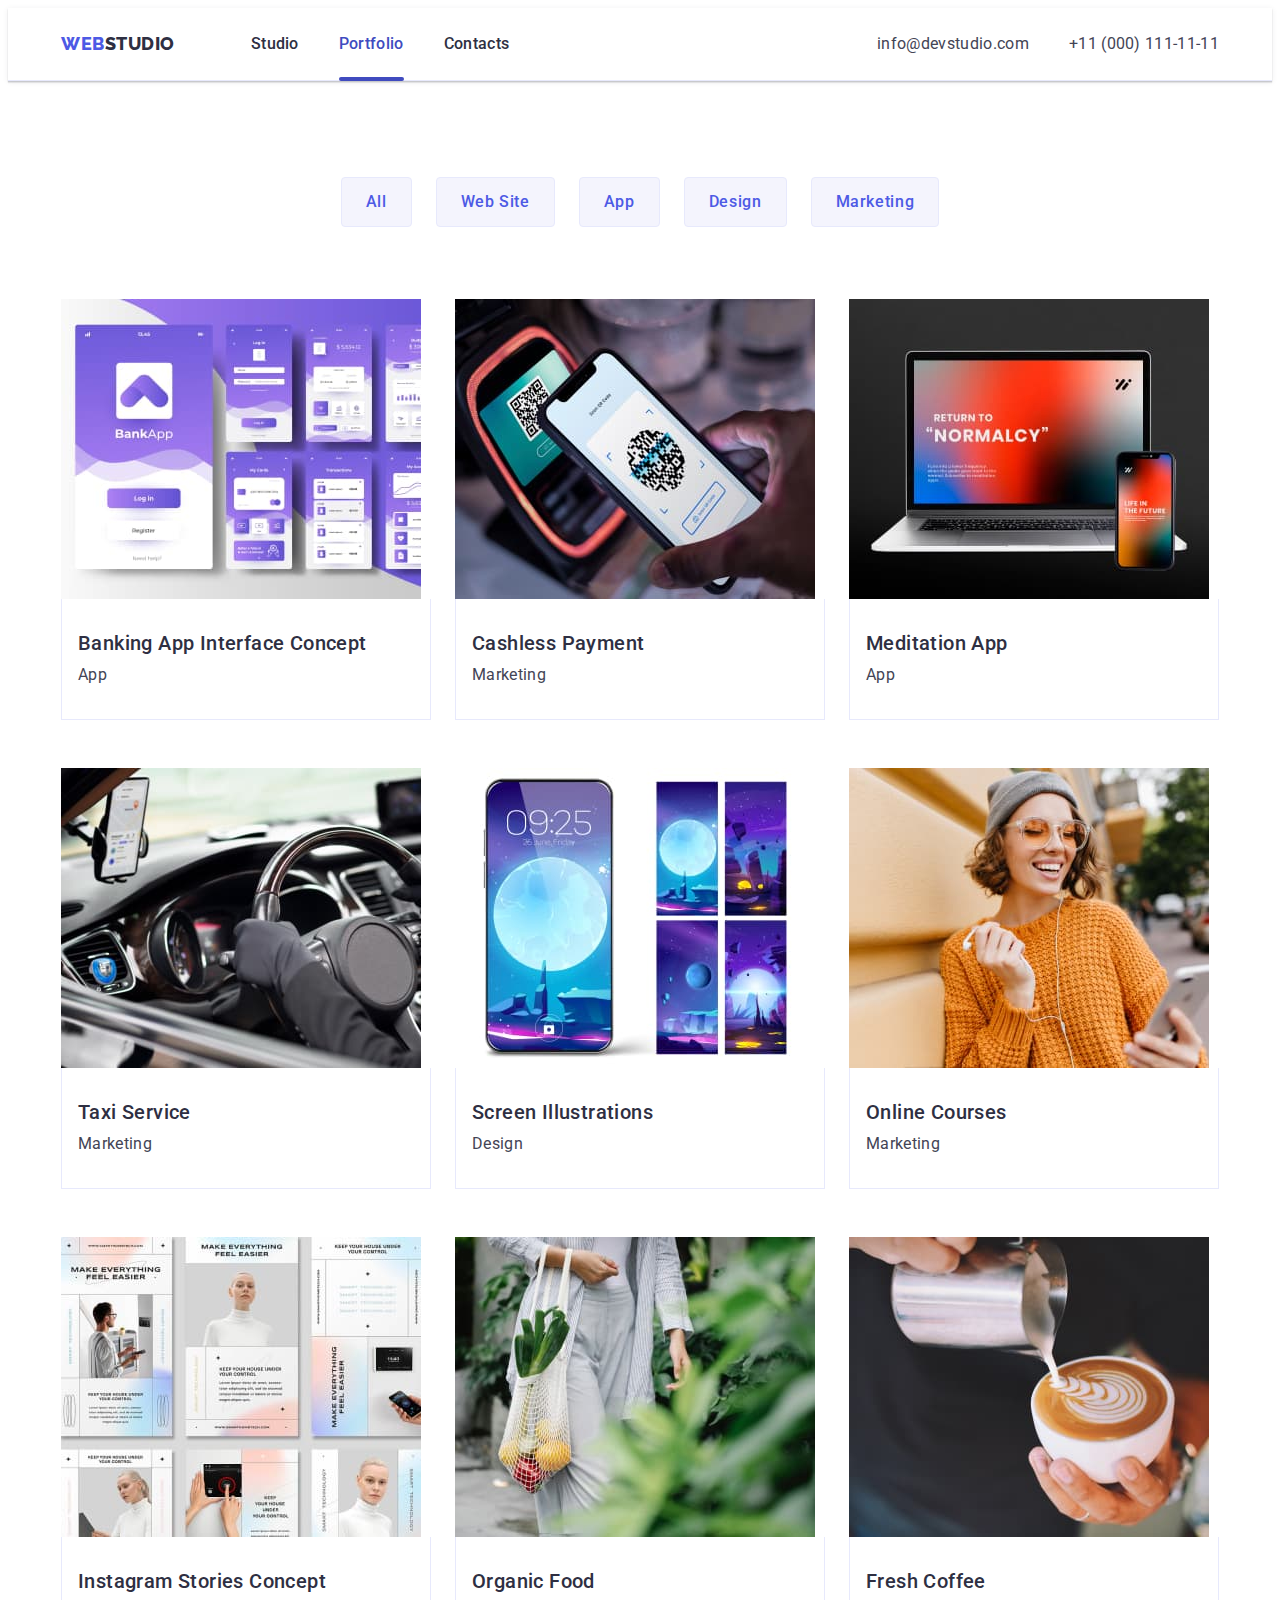
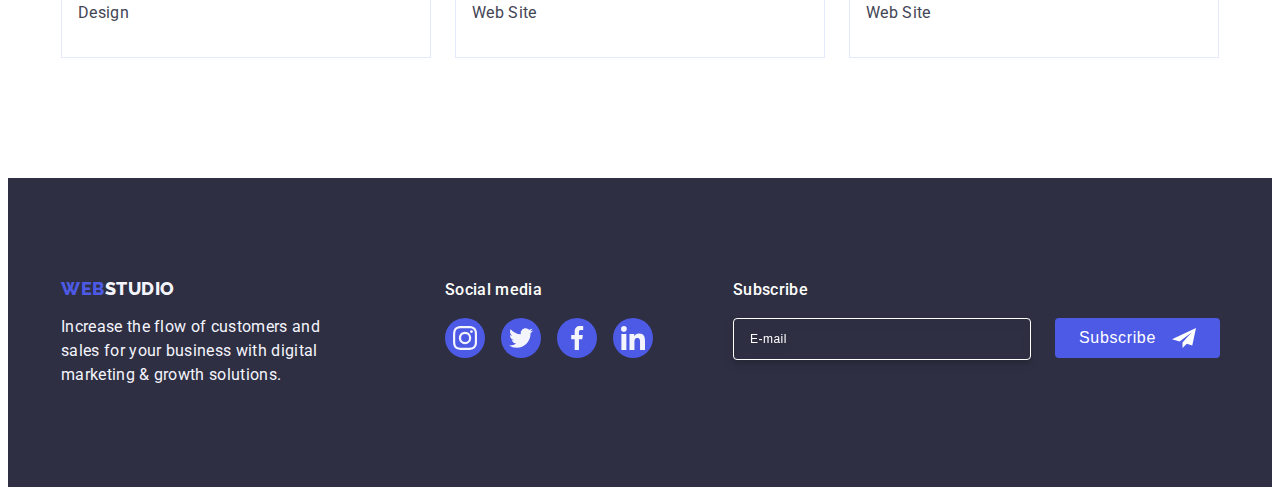
==== commit c8b26de9: "Finish after mentor" ====
--- a/portfolio.html
+++ b/portfolio.html
@@ -20,8 +20,8 @@
         <nav class="navigation">
           <a class="header-logo link" href="./index.html">Web<span class="color">Studio</span></a>
           <ul class="site-nav list">
-            <li class="list-nav"><a class="link-nav link current" href="./index.html">Studio</a></li>
-            <li class="list-nav"><a class="link-nav link" href="./portfolio.html">Portfolio</a></li>
+            <li class="list-nav"><a class="link-nav link" href="./index.html">Studio</a></li>
+            <li class="list-nav"><a class="link-nav link current" href="./portfolio.html">Portfolio</a></li>
             <li class="list-nav"><a class="link-nav link" href="">Contacts</a></li>
           </ul>
         </nav>
--- a/css/style.css
+++ b/css/style.css
@@ -59,6 +59,18 @@
 .list{
     list-style: none;
     }
+.current::after {
+    position: absolute;
+    content: "";
+    width: 100%;
+    height: 4px;
+    border-radius: 2px;
+    background: var(--ocean);
+    color: var(--ocean);
+    bottom: -1px;
+    left: 0;
+    
+         }
 /* ----header---- */
 
 .header{
@@ -110,15 +122,20 @@
     background-color: var(--white);
     width: 100vw;
     height: 100vh;
-    z-index: 2;
-    padding: 24px 24px 40px 40px;
+    z-index: 9;
+    padding: 80px 24px 40px 40px;
     display: flex;
     flex-direction: column;
     justify-content: space-between;
-    
+    transform: translateX(100%);
+    transition: transform 250ms cubic-bezier(0.4, 0, 0.2, 1);
+    overflow: auto;
+}
+.mobile-menu.is-open{
+    transform: translateX(0%);
 }
 .mob-site-nav{
-    margin-top: 80px;
+    
             
 }
 .mob-list-nav:not(:last-child){
@@ -141,6 +158,7 @@
       margin-bottom: 48px;
 }
  .mob-contact-link{
+    font-style: normal;
      font-size: 20px;
       font-weight: 500;
      line-height: 1.2;
@@ -149,8 +167,8 @@
  }
 .mob-social-list {
     display: flex;
-    gap: 56px;
-    justify-content: center;
+    justify-content: space-between;
+    
 }
 
 .mob-social-item {
@@ -174,13 +192,24 @@
  .mob-cont-info:not(:last-child){
     margin-bottom: 40px;
  }
+ .first-page{
+    color: var(--ocean);    
+    font-size: 36px;
+        font-style: normal;
+        font-weight: 700;
+        line-height: 1.11;
+        letter-spacing: 0.02em;
+        text-transform: capitalize;
+ }
  .phone-nomber{
+    
     color:var(--iris);
-    font-size: 36px;
+    font-size: 26px;
     font-weight: 700;
     line-height: 1.11;
     letter-spacing: 0.02em;
     text-transform: capitalize;
+    font-style: normal;
  }
  .social-icon {
     fill: var(--cloud);
@@ -218,7 +247,7 @@
         rgba(46, 47, 66, 0.7)), url(../images/heromob1.jpg);
     background-repeat: no-repeat;
     background-position: center;
-    max-width: 1440px;
+    max-width: 428px;
     margin: 0 auto;
 }
 
@@ -331,6 +360,7 @@
         justify-content: center;
     }
     .list-team{
+        width: 264px;
         background-color: var(--white);
         text-align: center;                
         border-radius: 0px 0px 4px 4px;
@@ -375,10 +405,10 @@
     }
     .list-title{
         color: var(--navy-blue);
-        font-weight: 500;
+        font-weight: 700;
          letter-spacing: 0.02em;
-        font-size: 20px;
-        line-height: 1.2;
+        font-size: 36px;
+        line-height: 1.11;
         text-align: center;
         margin-bottom: 8px;
     
@@ -397,7 +427,7 @@
         font-size: 16px;
         line-height: 1.5;
         letter-spacing: 0.02em;
-        font-weight: 400;
+        font-weight: 500;
                     
     }
 .customers{
@@ -442,9 +472,8 @@
 
 .footer{
     background-color:var(--navy-blue);
-        /* padding: 100px 0; */
-    padding: 96px 0;
-       /* display: flex; */
+     padding: 96px 0;
+    
 }
 .footer-group{
    
@@ -455,7 +484,6 @@
 .soc-foot{
     display: flex;
     flex-direction: column;
-    /* align-items: baseline; */
     align-items: center;
     
 }
@@ -468,7 +496,6 @@
     letter-spacing: 0.03em;
     text-transform: uppercase;
     padding-left: 0;
-    /* display: inline-block; */
     margin-bottom: 16px;
     display: flex;
     justify-content: center;
@@ -488,7 +515,6 @@
         letter-spacing: 0.02em;
         display: flex;
         width: 100%;
-        /* max-width: 264px; */
         max-width: 268px;
 }
   
@@ -541,14 +567,13 @@
     display: flex;
     flex-direction: column;
     width: 100%;
-    /* margin-left: 80px; */
-    
+       
 }
 .footer-subscription{
     display: flex;
     flex-direction: column;
     text-align: center;
-    /* gap: 24px; */
+    
 }
 .footer-box-title{
     color: var(--white);   
@@ -560,8 +585,10 @@
     display: flex;
     justify-content: center;
 }
+.label-subscription{
+    margin-bottom: 16px;
+}
 .input-footer{
-    /* width: 264px; */
     display: flex;
     justify-content: center;
     width: 100%;
@@ -577,7 +604,7 @@
     line-height: 1.5;
     letter-spacing: 0.04em;
     filter: drop-shadow(0px 4px 4px rgba(0, 0, 0, 0.15));
-    margin-bottom: 16px;
+    
 }
 .input-footer::placeholder{
     color:var(--white);
@@ -738,7 +765,8 @@
     transition: opacity 250ms cubic-bezier(0.4, 0, 0.2, 1), visibility 250ms cubic-bezier(0.4, 0, 0.2, 1);
  }
  .modal-window{
-    width: 392px;
+    width: 100%;
+    max-width: 392px;
     min-height: 584px;
     border-radius: 4px;
     background: var(--dairy);
--- a/css/media.css
+++ b/css/media.css
@@ -3,38 +3,46 @@
 
 @media screen and (min-width: 428px) {
     .container{
-        max-width: 396px;
-        
-    }
-    
+        max-width: 426px;
+      
+    }
+    .phone-nomber{
+        max-width: 418px;
+        font-size: 36px;
+    }
+    .mob-social-list {
+       justify-content: left;     
+       gap: 56px;
+     }
+}  
 
 /* ------------Tablet---------------- */
 
 
 @media screen and (min-width: 768px) {
     .container {
-        max-width: 738px;
-        
-    }
-       
+        max-width: 766px;
+        
+    }
+    .current::after {
+        position: absolute;
+        content: "";
+        width: 100%;
+        height: 4px;
+        border-radius: 2px;
+        background: var(--ocean);
+        color: var(--ocean);
+        bottom: -1px;
+        left: 0;
+    
+    }
     
         .link-nav.current {
             position: relative;
             color: var(--ocean);
         }
     
-        .current::after {
-            position: absolute;
-            content: "";
-            width: 100%;
-            height: 4px;
-            border-radius: 2px;
-            background: var(--ocean);
-            color: var(--ocean);
-            bottom: -1px;
-            left: 0;
-    
-        }
+       
         .site-nav {
             display: flex;
             gap: 40px;
@@ -60,31 +68,33 @@
             color: var(--ocean);
         }
     
-        .link-nav:active {
-            text-decoration: underline;
+    .link-nav:active {
+        text-decoration: underline;
         }
      
-        .contacts {
-            font-style: normal;
-            display: flex;
-        }
-    
-        .contacts-item {
-            /* display: flex; */
-            gap: 40px;
+    .contacts {
+        font-style: normal;
+        display: flex;
+        }
+    
+    .contacts-item {
+        gap: 40px;
     
         }
     
         .contact-link {
             transition: color 250ms cubic-bezier(0.4, 0, 0.2, 1);
-        }
-    
+            
+        }
+        
         .contacts-item .contact-link {
             color: var(--slate);
-            font-size: 16px;
-            line-height: 1.5;
-            letter-spacing: 0.02em;
-            padding: 24px 0;
+            font-size: 12px;
+            letter-spacing: 0.04em;
+            font-style: normal;
+            font-weight: 400;
+            line-height: 1.16;
+            display: block;   
         }
     
         .contact-link:active,
@@ -99,6 +109,7 @@
     padding: 112px 0;
     background-image: linear-gradient(rgba(46, 47, 66, 0.7),
                 rgba(46, 47, 66, 0.7)), url(../images/herotab1.jpg);
+    max-width: 768px;            
     }
      @media (min-device-pixel-ratio: 2),
      (min-resolution: 192dpi),
@@ -106,6 +117,7 @@
        .hero-section {
          background-image: linear-gradient(rgba(46, 47, 66, 0.7),
          rgba(46, 47, 66, 0.7)), url(../images/herotab2x.jpg);
+        max-width: 768px;
         }
     }
     .hero-title{
@@ -161,13 +173,13 @@
         flex-wrap: wrap;
         flex-direction: row;
         align-items: baseline;
-        justify-content: center;
+        max-width: 582px;
     }
     .footer-group{
         margin-right: 24px;
     }
     .footer-box{
-        margin-left: 108px;
+        
     }
     .footer-subscription{
         flex-direction: row;
@@ -204,10 +216,20 @@
     display: flex;
         gap: 40px;
         }
+    .contacts-item .contact-link {
+        color:var(--slate);
+        font-size: 16px;
+        font-style: normal;
+         font-weight: 400;
+         line-height: 1.5;
+         letter-spacing: 0.02em;
+        
+    }
     .hero-section {
-        padding: 188px 0;
-        background-image: linear-gradient(rgba(46, 47, 66, 0.7),
+    padding: 188px 0;
+    background-image: linear-gradient(rgba(46, 47, 66, 0.7),
                     rgba(46, 47, 66, 0.7)), url(../images/herodesctop1.jpg);
+    max-width: 1440px;
     }
         @media (min-device-pixel-ratio: 2),
         (min-resolution: 192dpi),
@@ -215,6 +237,7 @@
             .hero-section {
                 background-image: linear-gradient(rgba(46, 47, 66, 0.7),
                         rgba(46, 47, 66, 0.7)), url(../images/herodesctop2x.jpg);
+                max-width: 1440px;
             }
         }
     .hero-title {
@@ -248,7 +271,9 @@
         letter-spacing: 0.02em;
        
     }
-
+    .list-text{
+        font-weight: 400;
+    }  
     .icon-box {
             display: flex;
             align-items: center;
@@ -293,6 +318,7 @@
      }
     .footer-group{
         margin-right: 120px;
+        margin-bottom: 0;
     }
     .footer-box{
       width: 453px;
@@ -304,6 +330,9 @@
     .footer-text{
     max-width: 264px;
     }
+    .social-section{
+        margin-bottom: 0;
+    }
     .media-title{
         justify-content: left;
     }
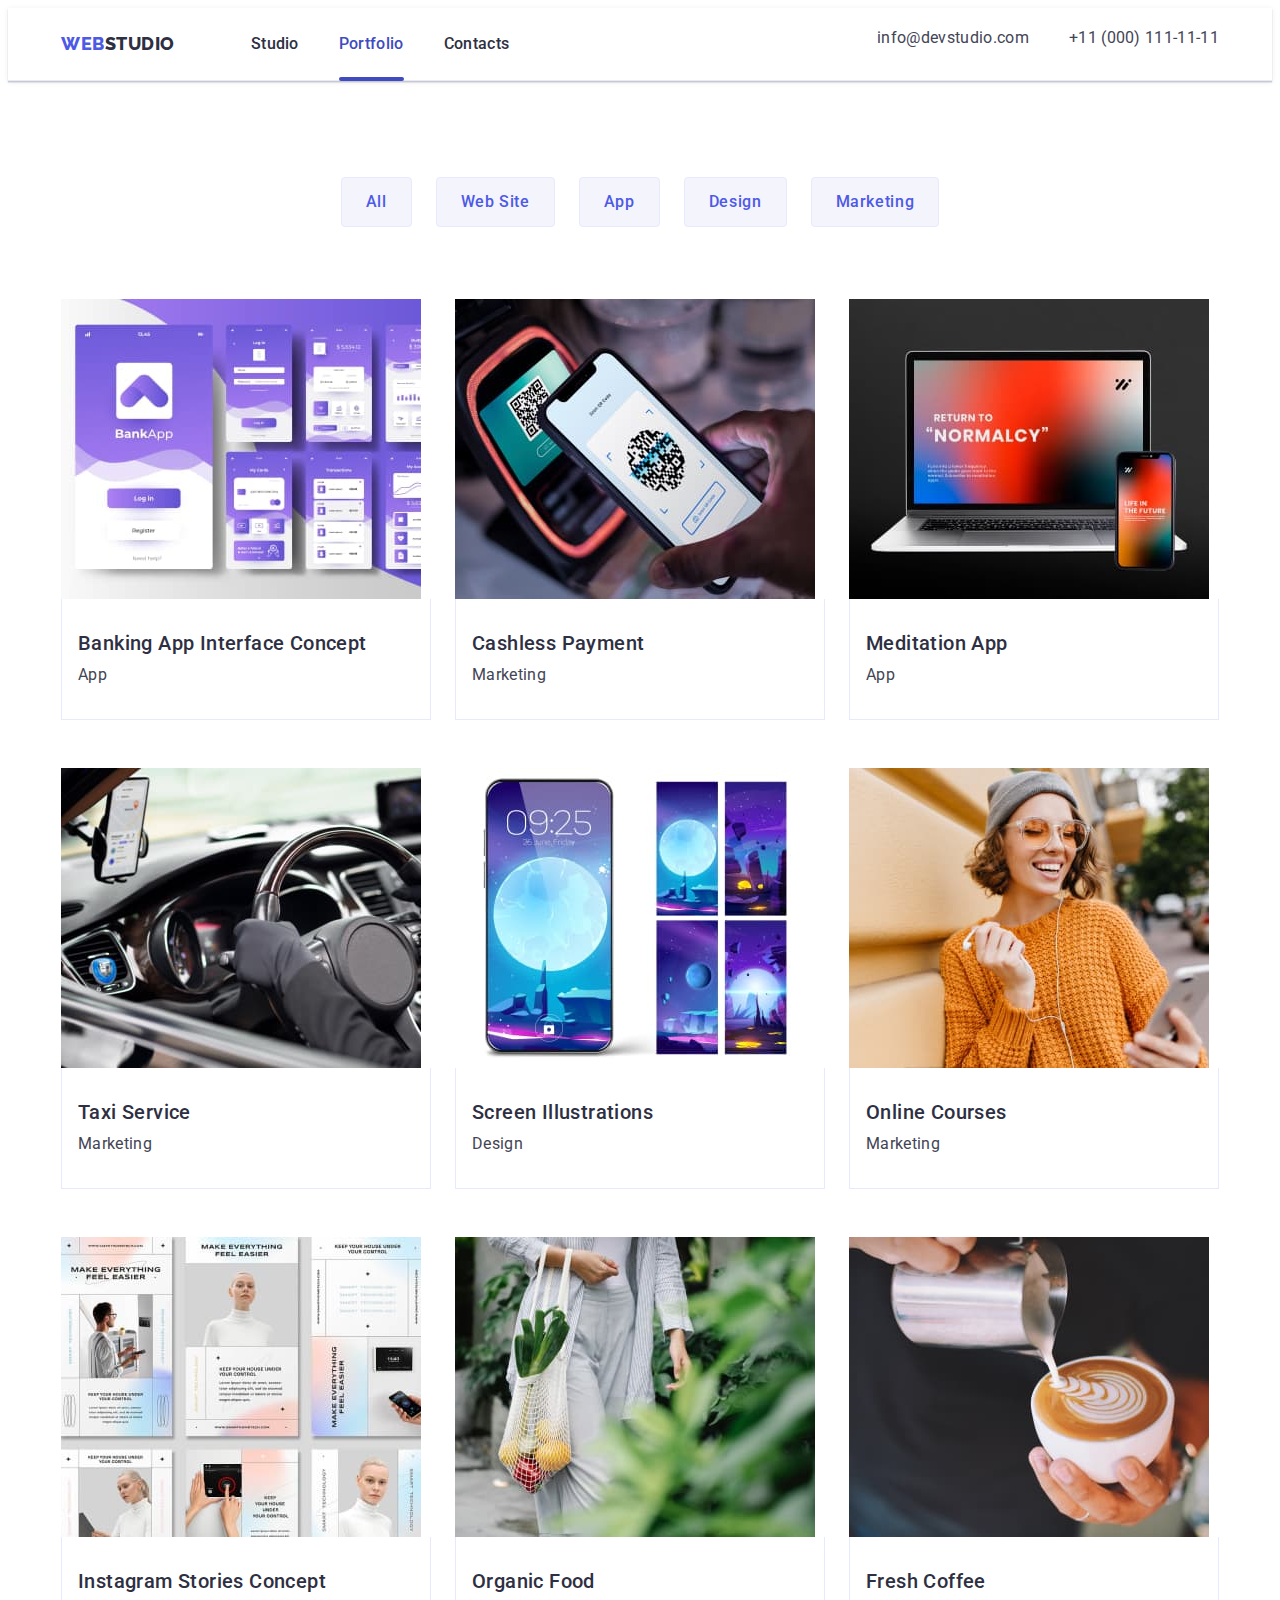
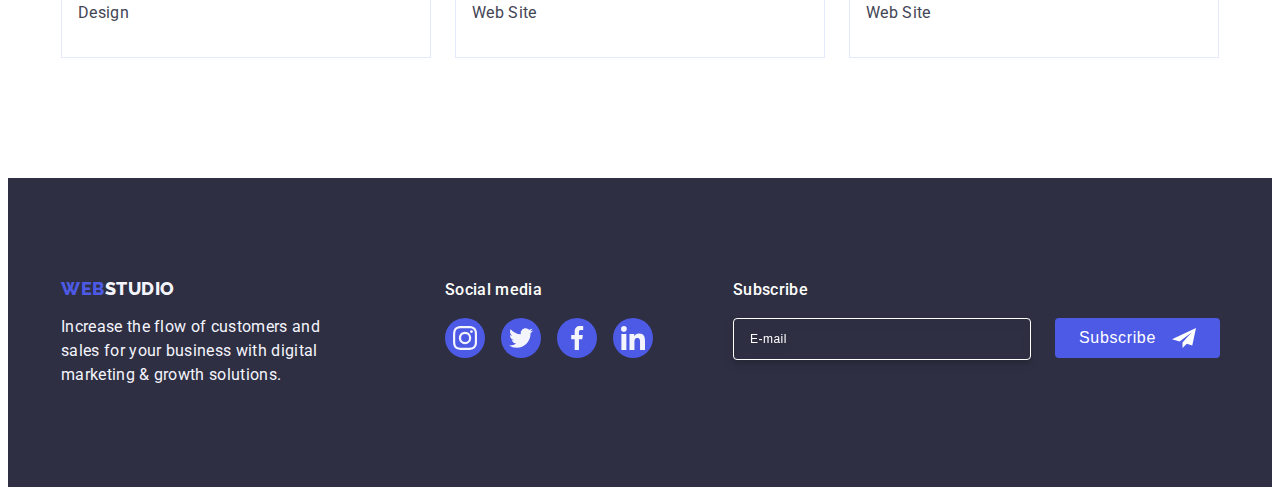
==== commit 4faef2cb: "Додав в портфоліо контентне зображення 1хта 2х" ====
--- a/portfolio.html
+++ b/portfolio.html
@@ -115,8 +115,19 @@
             <li class="list-made">
              <a href="" class="list-img link">
               <div class="list-made-overflow">
-               <img class="portfolio-img" src="./images/img8.jpg" alt="banking app interface" width="360">
-                <p class="text-portfolio-overflow">
+                <picture>
+                  <source srcset="./images/img8.jpg 1x,
+                                 ./images/img8-2x.jpg 2x"
+                   media="(min-width: 1158px)"/>
+                    <source srcset="./images/img8tab-1x.jpg 1x,
+                                 ./images/img8tab-2x.jpg 2x"
+                   media="(min-width: 768px)"/>
+                    <source srcset="./images/img8mob-1x.jpg 1x,
+                                 ./images/img8mob-2x.jpg 2x"
+                   media="(min-width: 428px)"/>
+                 <img class="portfolio-img" src="./images/img8.jpg" alt="banking app interface" width="360">
+                </picture>
+                 <p class="text-portfolio-overflow">
                   14 Stylish and User-Friendly App Design Concepts
                   · Task Manager App · Calorie Tracker App 
                   · Exotic Fruit Ecommerce App · Cloud Storage App</p>
--- a/css/style.css
+++ b/css/style.css
@@ -645,14 +645,17 @@
 /* ----------_________PORTFOLIO___________-------- */
 
 .portfoilo-section {
-padding: 96px 0 120px 0;
+/* padding: 96px 0 120px 0; */
+padding: 48px 0;
 }
 
 .list-btn {
     display: flex;
-    margin-bottom: 72px;
+    /* margin-bottom: 72px; */
+    margin-bottom: 48px;
     gap: 24px;
-    justify-content: center;
+    /* justify-content: center; */
+    flex-wrap: wrap;
 }
 
 .portfolio-btn {
@@ -665,7 +668,8 @@
     letter-spacing: 0.04em;
     background-color:var(--cloud);
     cursor: pointer;
-    padding: 12px 24px;
+    /* padding: 12px 24px; */
+    padding: 8px 16px;
     border-radius: 4px;
     border: 1px solid var(--cornflower);
     background: var(--cloud);
@@ -686,13 +690,18 @@
 
 .list-presentation {
     display: flex;
-    flex-wrap: wrap;
-    gap: 48px 24px;
+    /* flex-wrap: wrap; */
+    /* gap: 48px 24px; */
+    flex-direction: column;
+    gap: 24px;
+
    
 }
 
 .list-made {
-    width: calc((100% - 48px) / 3) ;
+    /* width: calc((100% - 48px) / 3) ; */
+    width: 100%;
+    max-width: 396px;
                
 }
 .list-made-overflow{
--- a/css/media.css
+++ b/css/media.css
@@ -79,9 +79,10 @@
     
     .contacts-item {
         gap: 40px;
-    
-        }
-    
+        }
+    .cont-info:not(:last-child){
+        margin-bottom: 12px;
+    }
         .contact-link {
             transition: color 250ms cubic-bezier(0.4, 0, 0.2, 1);
             
@@ -178,8 +179,11 @@
     .footer-group{
         margin-right: 24px;
     }
-    .footer-box{
-        
+    .logo-footer{
+        justify-content: left;
+    }
+    .media-title{
+        justify-content: left;
     }
     .footer-subscription{
         flex-direction: row;
@@ -198,6 +202,30 @@
      .modal-window{
         width: 408px;
         padding: 72px 24px 24px 24px;
+    }
+
+    /* -----Portfolio---- */
+
+
+    .portfoilo-section{
+        padding-top: 64px;
+        padding-bottom: 96px;
+    }
+
+    .list-btn{
+        justify-content: center;
+        margin-bottom: 64px;
+    }
+    .portfolio-btn{
+    padding: 12px 24px;
+    }
+    .list-presentation{
+        flex-direction: row;
+        flex-wrap: wrap;
+        gap: 72px 24px;
+    }
+    .list-made{
+        width: calc((100% - 24px) / 2);
     }
 }
    
@@ -345,6 +373,26 @@
             padding: 72px 24px 24px 24px;
         
      }
+
+     /* -----------Portfolio----------- */
+
+    .portfoilo-section{
+        padding: 96px 0 120px 0;
+    }
+    .list-btn{
+        margin-bottom: 72px;
+        
+    }
+    .portfolio-btn {
+        padding: 12px 24px;
+    }
+    .list-presentation{
+       flex-wrap: wrap;
+        gap: 48px 24px; 
+    }
+    .list-made{
+    width: calc((100% - 48px) / 3);
+    }
 }
 
 
